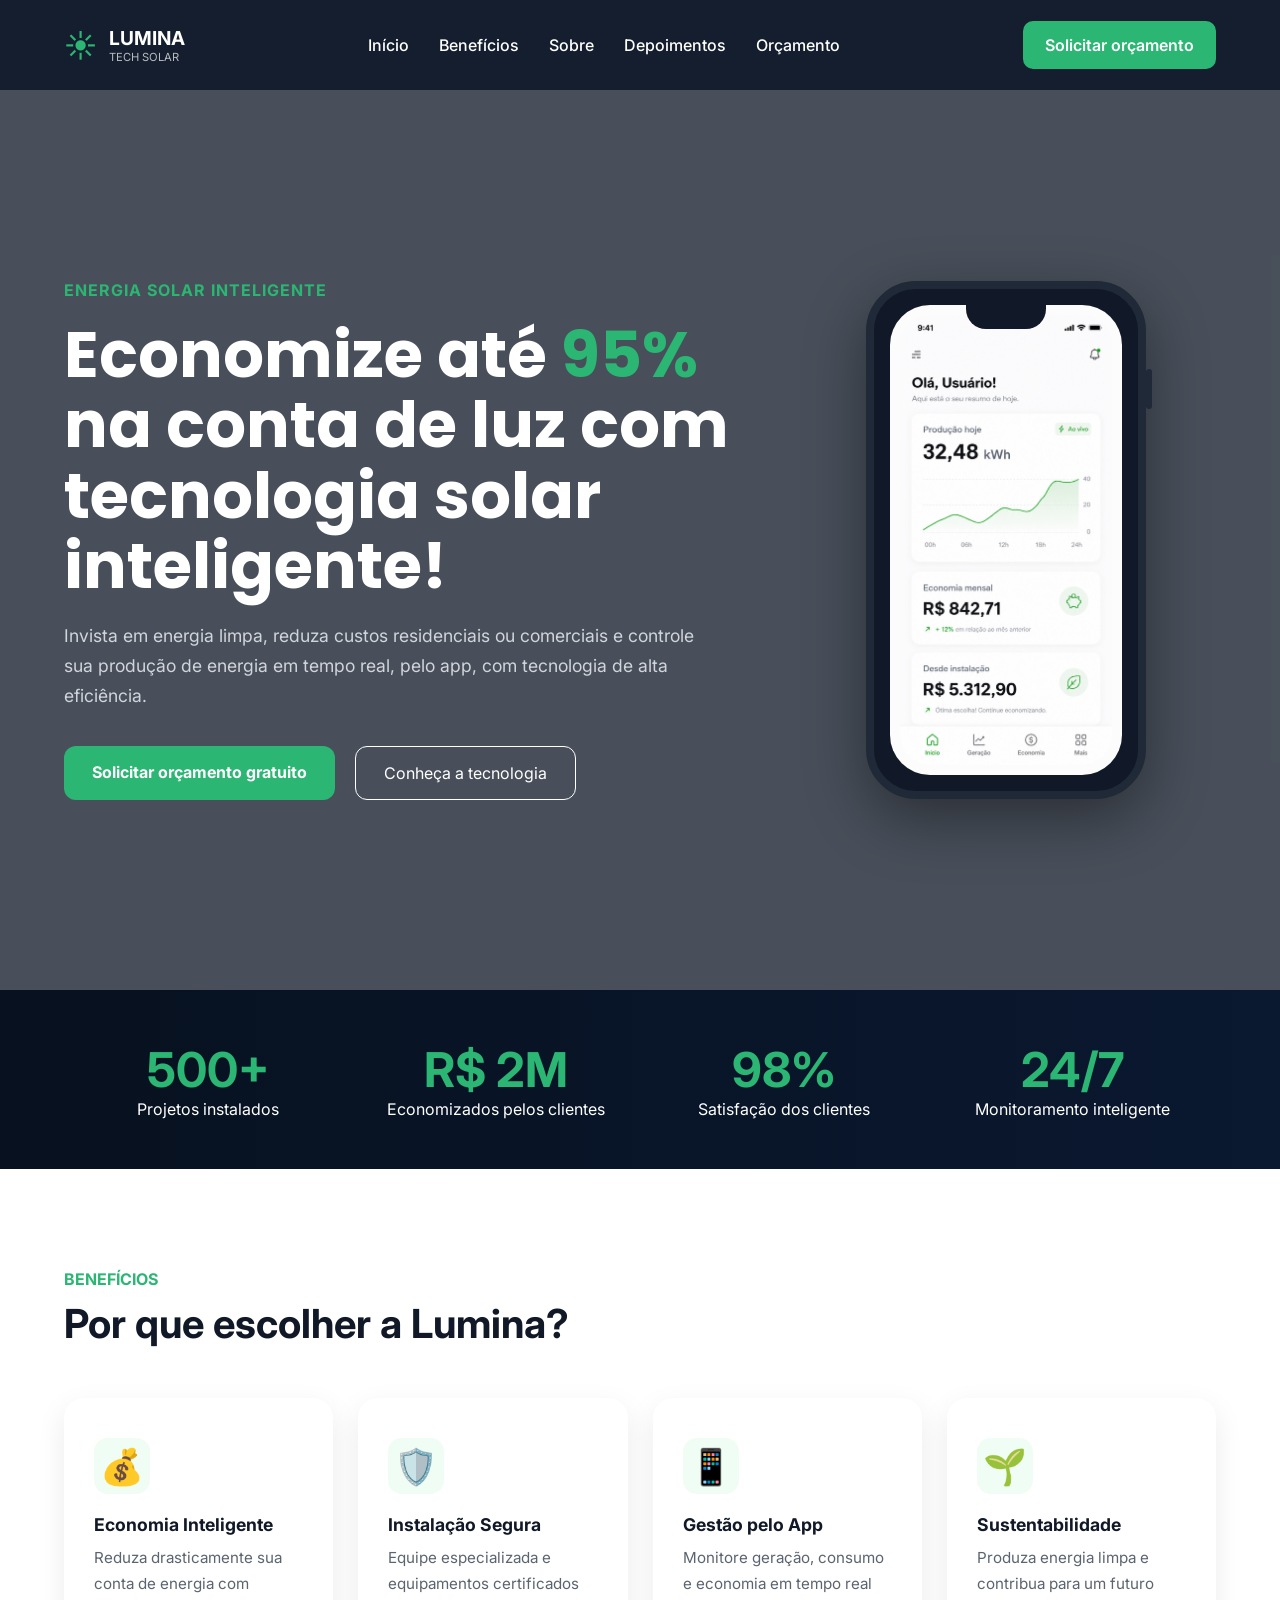
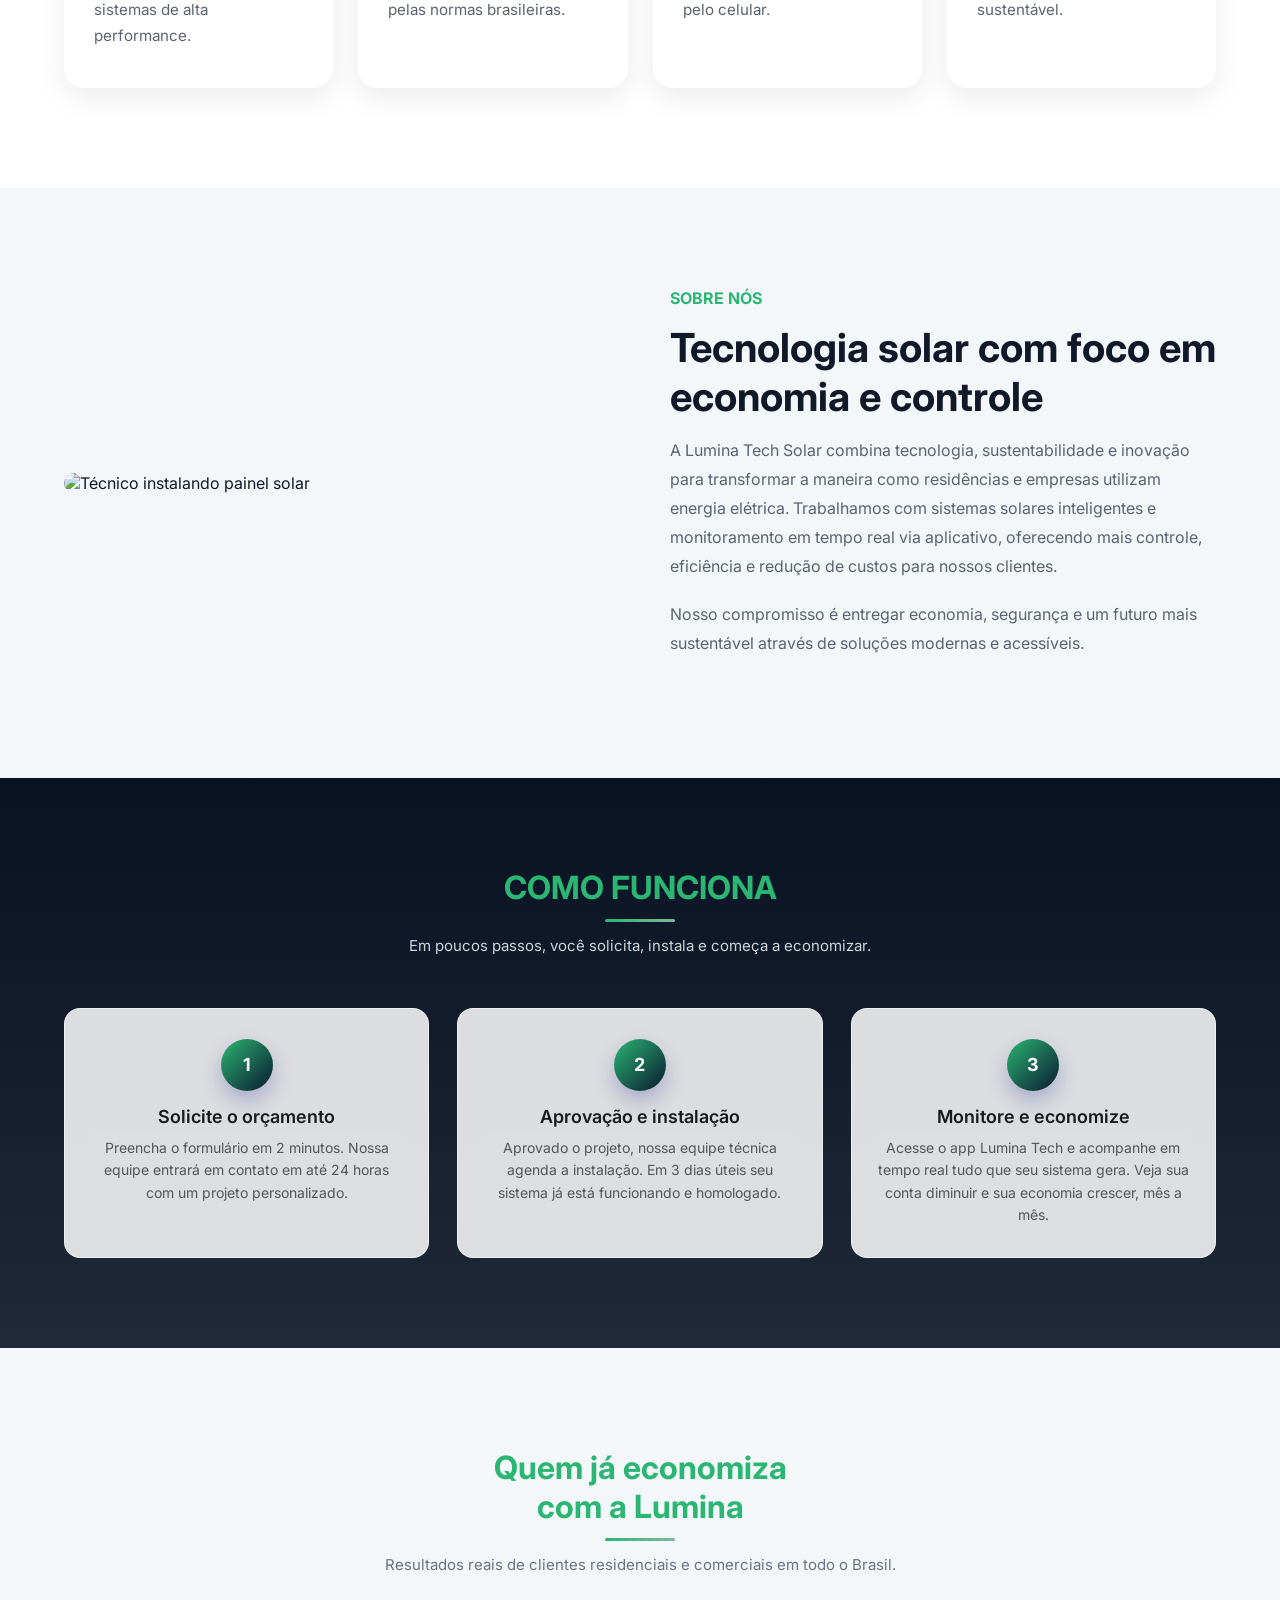
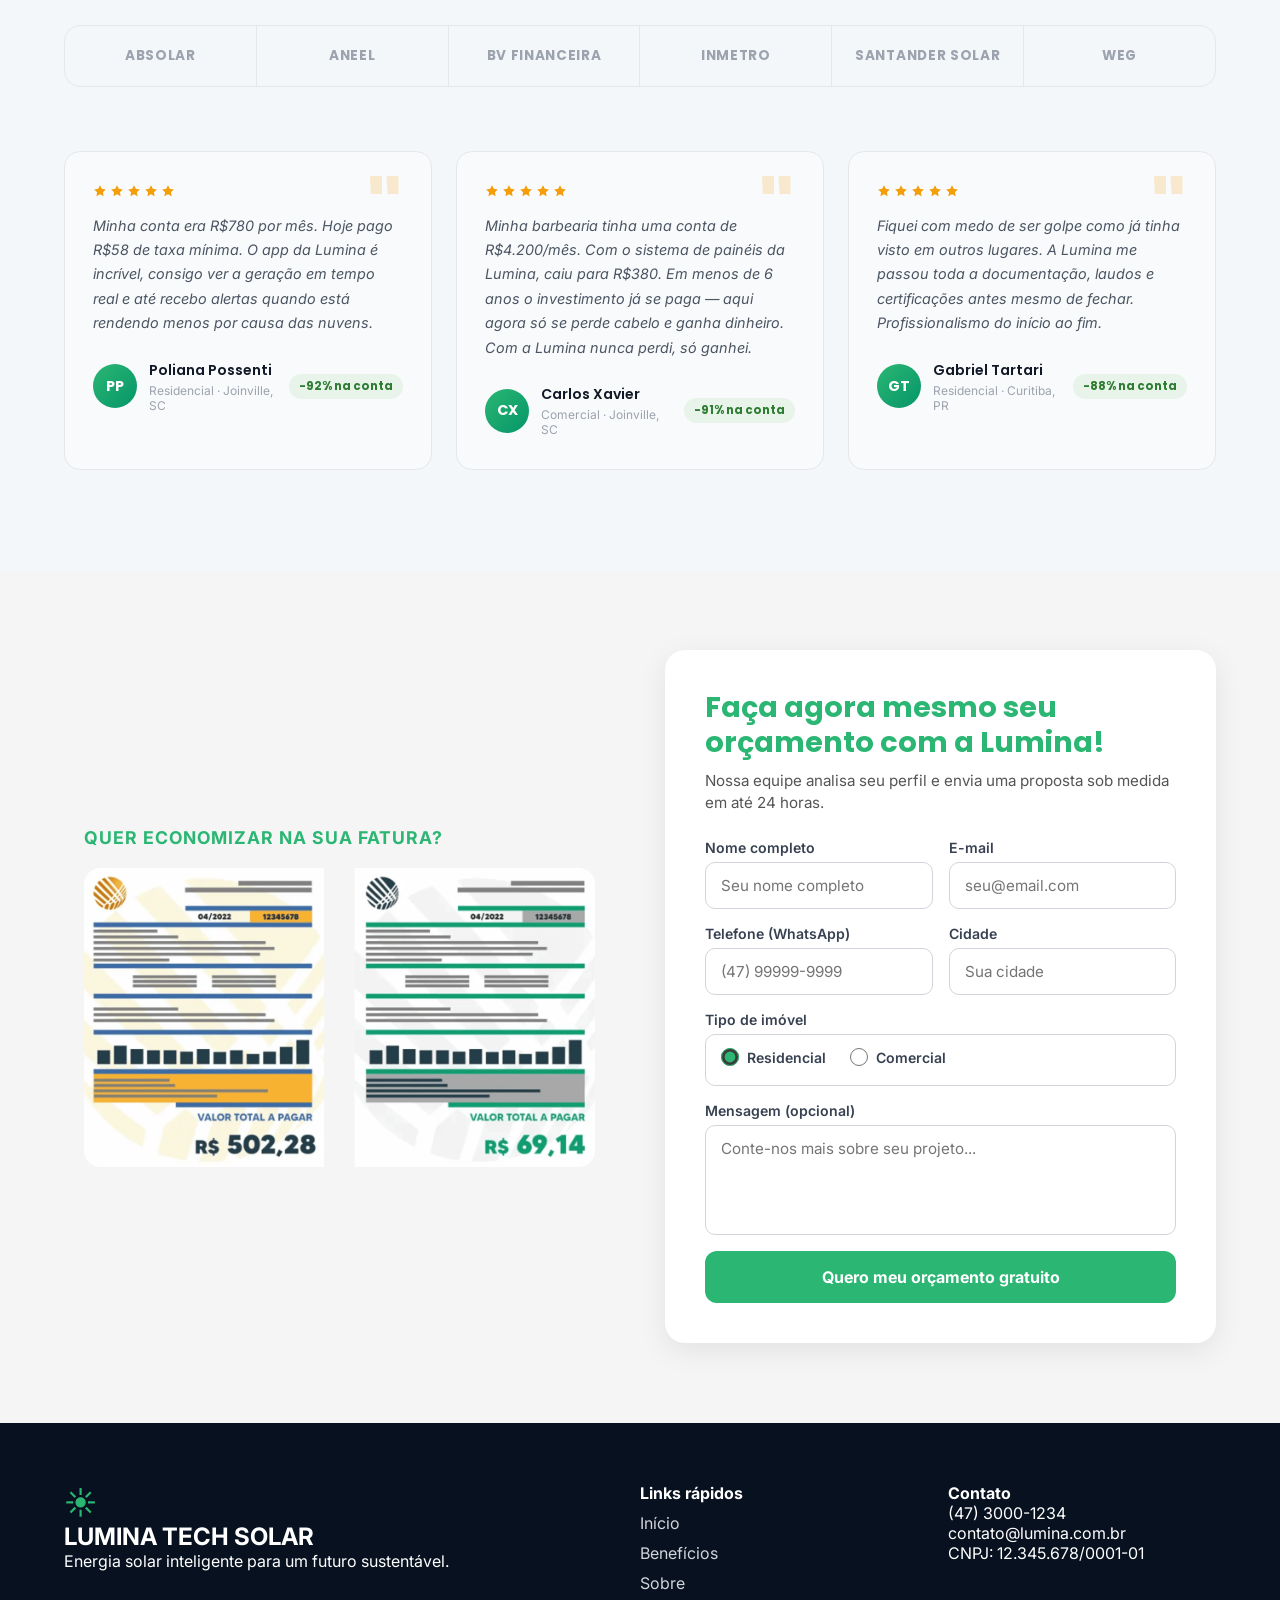
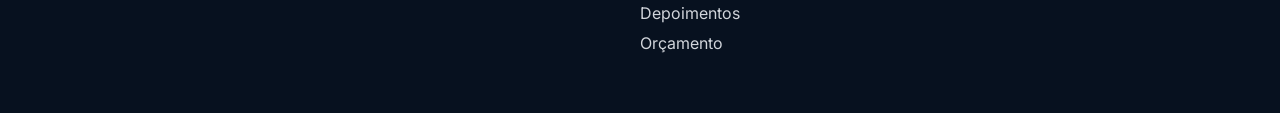
==== .vscode/index.html @ 2d683375 "lumina" ====
<!DOCTYPE html>
<html lang="pt-BR">
<head>
  <meta charset="UTF-8" />
  <meta name="viewport" content="width=device-width, initial-scale=1.0"/>
  <title>Lumina Tech Solar</title>

  <link rel="stylesheet" href="style.css"/>

  <link rel="preconnect" href="https://fonts.googleapis.com">
  <link rel="preconnect" href="https://fonts.gstatic.com" crossorigin>

  <link href="https://fonts.googleapis.com/css2?family=Inter:wght@300;400;500;600;700&family=Poppins:wght@600;700;800&display=swap" rel="stylesheet">
</head>

<body>

  <!-- HEADER -->
  <header class="header">
    <div class="container nav">

      <div class="logo">
        <span class="logo-icon">☀</span>
        <div>
          <h2>LUMINA</h2>
          <p>TECH SOLAR</p>
        </div>
      </div>

      <nav>
        <ul class="menu">
          <li><a href="#inicio">Início</a></li>
          <li><a href="#beneficios">Benefícios</a></li>
          <li><a href="#sobre">Sobre</a></li>
          <li><a href="#depoimentos">Depoimentos</a></li>
          <li><a href="#orcamento">Orçamento</a></li>
        </ul>
      </nav>

      <a href="#orcamento" class="btn-nav">Solicitar orçamento</a>

    </div>
  </header>

  <!-- HERO -->
  <section class="hero" id="inicio">
    <div class="overlay"></div>
    <div class="container hero-content">
      <div class="hero-text">
        <span class="tag">ENERGIA SOLAR INTELIGENTE</span>

        <h1>
          Economize até <span>95%</span><br>
          na conta de luz com<br>
          tecnologia solar inteligente!
        </h1>

        <p>
          Invista em energia limpa, reduza custos residenciais ou comerciais e controle sua produção de energia em tempo real,
          pelo app, com tecnologia de alta eficiência.
        </p>

        <div class="hero-buttons">
          <a href="#orcamento" class="btn-primary">Solicitar orçamento gratuito</a>
          <a href="#sobre" class="btn-secondary">Conheça a tecnologia</a>
        </div>
      </div>

      <div class="hero-phone">
        <div class="phone">
          <div class="phone-screen">
            <img src="app.png" alt="App Lumina">
          </div>
        </div>
      </div>
    </div>
  </section>

  <!-- STATS -->
  <section class="stats">
    <div class="container stats-grid">
      <div class="stat">
        <h2>500+</h2>
        <p>Projetos instalados</p>
      </div>
      <div class="stat">
        <h2>R$ 2M</h2>
        <p>Economizados pelos clientes</p>
      </div>
      <div class="stat">
        <h2>98%</h2>
        <p>Satisfação dos clientes</p>
      </div>
      <div class="stat">
        <h2>24/7</h2>
        <p>Monitoramento inteligente</p>
      </div>
    </div>
  </section>

  <!-- BENEFÍCIOS -->
  <section class="benefits" id="beneficios">
    <div class="container">
      <div class="benefits-title">
        <span>BENEFÍCIOS</span>
        <h2>Por que escolher a Lumina?</h2>
      </div>

      <div class="cards">
        <article class="card">
          <div class="icon">💰</div>
          <h3>Economia Inteligente</h3>
          <p>Reduza drasticamente sua conta de energia com sistemas de alta performance.</p>
        </article>

        <article class="card">
          <div class="icon">🛡️</div>
          <h3>Instalação Segura</h3>
          <p>Equipe especializada e equipamentos certificados pelas normas brasileiras.</p>
        </article>

        <article class="card">
          <div class="icon">📱</div>
          <h3>Gestão pelo App</h3>
          <p>Monitore geração, consumo e economia em tempo real pelo celular.</p>
        </article>

        <article class="card">
          <div class="icon">🌱</div>
          <h3>Sustentabilidade</h3>
          <p>Produza energia limpa e contribua para um futuro sustentável.</p>
        </article>
      </div>
    </div>
  </section>

  <!-- SOBRE -->
  <section class="about" id="sobre">
    <div class="container about-grid">
      <div class="about-image">
        <img
          src="https://images.unsplash.com/photo-1509391366360-2e959784a276?q=80&w=1200&auto=format&fit=crop"
          alt="Técnico instalando painel solar"
        >
      </div>

      <div class="about-text">
        <span>SOBRE NÓS</span>
        <h2>Tecnologia solar com foco em economia e controle</h2>
        <p>
          A Lumina Tech Solar combina tecnologia, sustentabilidade e inovação para transformar
          a maneira como residências e empresas utilizam energia elétrica.
          Trabalhamos com sistemas solares inteligentes e monitoramento em tempo real via aplicativo,
          oferecendo mais controle, eficiência e redução de custos para nossos clientes.
        </p>
        <p>
          Nosso compromisso é entregar economia, segurança
          e um futuro mais sustentável através de soluções modernas e acessíveis.
        </p>
      </div>
    </div>
  </section>

  <!-- COMO FUNCIONA -->
  <section id="como-funciona" aria-labelledby="como-funciona-title">
    <div class="container">
      <div class="section-header">
        <h2 class="section-title" id="como-funciona-title">COMO FUNCIONA</h2>
        <p class="section-subtitle">Em poucos passos, você solicita, instala e começa a economizar.</p>
      </div>

      <div class="steps-grid">
        <article class="step">
          <div class="step-number" aria-hidden="true">1</div>
          <h3 class="step-title">Solicite o orçamento</h3>
          <p class="step-desc">Preencha o formulário em 2 minutos. Nossa equipe entrará em contato em até 24 horas com um projeto personalizado.</p>
        </article>

        <article class="step">
          <div class="step-number" aria-hidden="true">2</div>
          <h3 class="step-title">Aprovação e instalação</h3>
          <p class="step-desc">Aprovado o projeto, nossa equipe técnica agenda a instalação. Em 3 dias úteis seu sistema já está funcionando e homologado.</p>
        </article>

        <article class="step">
          <div class="step-number" aria-hidden="true">3</div>
          <h3 class="step-title">Monitore e economize</h3>
          <p class="step-desc">Acesse o app Lumina Tech e acompanhe em tempo real tudo que seu sistema gera. Veja sua conta diminuir e sua economia crescer, mês a mês.</p>
        </article>
      </div>
    </div>
  </section>

  <!-- DEPOIMENTOS -->
  <section id="depoimentos" aria-labelledby="depoimentos-title">
    <div class="container">
      <div class="section-header">
        <h2 class="section-title" id="depoimentos-title">Quem já economiza<br>com a Lumina</h2>
        <p class="section-subtitle">Resultados reais de clientes residenciais e comerciais em todo o Brasil.</p>
      </div>

      <div class="partners-bar" aria-label="Parceiros e certificações">
        <div class="partner-item"><span class="partner-logo">ABSOLAR</span></div>
        <div class="partner-item"><span class="partner-logo">ANEEL</span></div>
        <div class="partner-item"><span class="partner-logo">BV Financeira</span></div>
        <div class="partner-item"><span class="partner-logo">INMETRO</span></div>
        <div class="partner-item"><span class="partner-logo">Santander Solar</span></div>
        <div class="partner-item"><span class="partner-logo">WEG</span></div>
      </div>

      <div class="testimonials-grid">
        <article class="testimonial-card">
          <div class="testimonial-stars" aria-label="5 estrelas">
            <svg class="star" viewBox="0 0 24 24"><path d="M12 2l3.09 6.26L22 9.27l-5 4.87 1.18 6.88L12 17.77l-6.18 3.25L7 14.14 2 9.27l6.91-1.01L12 2z"/></svg>
            <svg class="star" viewBox="0 0 24 24"><path d="M12 2l3.09 6.26L22 9.27l-5 4.87 1.18 6.88L12 17.77l-6.18 3.25L7 14.14 2 9.27l6.91-1.01L12 2z"/></svg>
            <svg class="star" viewBox="0 0 24 24"><path d="M12 2l3.09 6.26L22 9.27l-5 4.87 1.18 6.88L12 17.77l-6.18 3.25L7 14.14 2 9.27l6.91-1.01L12 2z"/></svg>
            <svg class="star" viewBox="0 0 24 24"><path d="M12 2l3.09 6.26L22 9.27l-5 4.87 1.18 6.88L12 17.77l-6.18 3.25L7 14.14 2 9.27l6.91-1.01L12 2z"/></svg>
            <svg class="star" viewBox="0 0 24 24"><path d="M12 2l3.09 6.26L22 9.27l-5 4.87 1.18 6.88L12 17.77l-6.18 3.25L7 14.14 2 9.27l6.91-1.01L12 2z"/></svg>
          </div>
          <p class="testimonial-text">Minha conta era R$780 por mês. Hoje pago R$58 de taxa mínima. O app da Lumina é incrível, consigo ver a geração em tempo real e até recebo alertas quando está rendendo menos por causa das nuvens.</p>
          <div class="testimonial-author">
            <div class="author-avatar" aria-hidden="true">PP</div>
            <div>
              <div class="author-name">Poliana Possenti</div>
              <div class="author-info">Residencial · Joinville, SC</div>
            </div>
            <div class="author-saving">-92% na conta</div>
          </div>
        </article>

        <article class="testimonial-card">
          <div class="testimonial-stars" aria-label="5 estrelas">
            <svg class="star" viewBox="0 0 24 24"><path d="M12 2l3.09 6.26L22 9.27l-5 4.87 1.18 6.88L12 17.77l-6.18 3.25L7 14.14 2 9.27l6.91-1.01L12 2z"/></svg>
            <svg class="star" viewBox="0 0 24 24"><path d="M12 2l3.09 6.26L22 9.27l-5 4.87 1.18 6.88L12 17.77l-6.18 3.25L7 14.14 2 9.27l6.91-1.01L12 2z"/></svg>
            <svg class="star" viewBox="0 0 24 24"><path d="M12 2l3.09 6.26L22 9.27l-5 4.87 1.18 6.88L12 17.77l-6.18 3.25L7 14.14 2 9.27l6.91-1.01L12 2z"/></svg>
            <svg class="star" viewBox="0 0 24 24"><path d="M12 2l3.09 6.26L22 9.27l-5 4.87 1.18 6.88L12 17.77l-6.18 3.25L7 14.14 2 9.27l6.91-1.01L12 2z"/></svg>
            <svg class="star" viewBox="0 0 24 24"><path d="M12 2l3.09 6.26L22 9.27l-5 4.87 1.18 6.88L12 17.77l-6.18 3.25L7 14.14 2 9.27l6.91-1.01L12 2z"/></svg>
          </div>
          <p class="testimonial-text">Minha barbearia tinha uma conta de R$4.200/mês. Com o sistema de painéis da Lumina, caiu para R$380. Em menos de 6 anos o investimento já se paga — aqui agora só se perde cabelo e ganha dinheiro. Com a Lumina nunca perdi, só ganhei.</p>
          <div class="testimonial-author">
            <div class="author-avatar" aria-hidden="true">CX</div>
            <div>
              <div class="author-name">Carlos Xavier</div>
              <div class="author-info">Comercial · Joinville, SC</div>
            </div>
            <div class="author-saving">-91% na conta</div>
          </div>
        </article>

        <article class="testimonial-card">
          <div class="testimonial-stars" aria-label="5 estrelas">
            <svg class="star" viewBox="0 0 24 24"><path d="M12 2l3.09 6.26L22 9.27l-5 4.87 1.18 6.88L12 17.77l-6.18 3.25L7 14.14 2 9.27l6.91-1.01L12 2z"/></svg>
            <svg class="star" viewBox="0 0 24 24"><path d="M12 2l3.09 6.26L22 9.27l-5 4.87 1.18 6.88L12 17.77l-6.18 3.25L7 14.14 2 9.27l6.91-1.01L12 2z"/></svg>
            <svg class="star" viewBox="0 0 24 24"><path d="M12 2l3.09 6.26L22 9.27l-5 4.87 1.18 6.88L12 17.77l-6.18 3.25L7 14.14 2 9.27l6.91-1.01L12 2z"/></svg>
            <svg class="star" viewBox="0 0 24 24"><path d="M12 2l3.09 6.26L22 9.27l-5 4.87 1.18 6.88L12 17.77l-6.18 3.25L7 14.14 2 9.27l6.91-1.01L12 2z"/></svg>
            <svg class="star" viewBox="0 0 24 24"><path d="M12 2l3.09 6.26L22 9.27l-5 4.87 1.18 6.88L12 17.77l-6.18 3.25L7 14.14 2 9.27l6.91-1.01L12 2z"/></svg>
          </div>
          <p class="testimonial-text">Fiquei com medo de ser golpe como já tinha visto em outros lugares. A Lumina me passou toda a documentação, laudos e certificações antes mesmo de fechar. Profissionalismo do início ao fim.</p>
          <div class="testimonial-author">
            <div class="author-avatar" aria-hidden="true">GT</div>
            <div>
              <div class="author-name">Gabriel Tartari</div>
              <div class="author-info">Residencial · Curitiba, PR</div>
            </div>
            <div class="author-saving">-88% na conta</div>
          </div>
        </article>
      </div>
    </div>
  </section>

  <!-- FORMULÁRIO -->
  <section class="form-section" id="orcamento">
    <div class="container form-grid">

      <!-- Esquerda -->
      <div class="form-left">
        <h3>QUER ECONOMIZAR NA SUA FATURA?</h3>
        <img src="fatura.png" alt="Simulação de fatura com energia solar">
      </div>

      <!-- Direita -->
      <div class="form-right">
        <h2>Faça agora mesmo seu orçamento com a Lumina!</h2>
        <p>Nossa equipe analisa seu perfil e envia uma proposta sob medida em até 24 horas.</p>

        <form class="form-row" id="main-form">
          <div class="input-group">
            <label for="nome">Nome completo</label>
            <input type="text" id="nome" placeholder="Seu nome completo">
          </div>

          <div class="input-group">
            <label for="email">E-mail</label>
            <input type="email" id="email" placeholder="seu@email.com">
          </div>

          <div class="input-group">
            <label for="telefone">Telefone (WhatsApp)</label>
            <input type="tel" id="telefone" placeholder="(47) 99999-9999">
          </div>

          <div class="input-group">
            <label for="cidade">Cidade</label>
            <input type="text" id="cidade" placeholder="Sua cidade">
          </div>

          <div class="input-group full">
            <label>Tipo de imóvel</label>
            <div class="radio-group">
              <label class="radio-label">
                <input type="radio" name="tipo" value="Residencial" checked>
                Residencial
              </label>
              <label class="radio-label">
                <input type="radio" name="tipo" value="Comercial">
                Comercial
              </label>
            </div>
          </div>

          <div class="input-group full">
            <label for="mensagem">Mensagem (opcional)</label>
            <textarea id="mensagem" placeholder="Conte-nos mais sobre seu projeto..."></textarea>
          </div>

          <button type="submit" class="btn-form full-btn">
            Quero meu orçamento gratuito
          </button>
        </form>
      </div>

    </div>
  </section>

  <!-- FOOTER -->
  <footer class="footer">
    <div class="container footer-grid">

      <div>
        <span class="logo-icon">☀</span>
        <h2>LUMINA TECH SOLAR</h2>
        <p>Energia solar inteligente para um futuro sustentável.</p>
      </div>

      <div>
        <h4>Links rápidos</h4>
        <a href="#inicio">Início</a>
        <a href="#beneficios">Benefícios</a>
        <a href="#sobre">Sobre</a>
        <a href="#depoimentos">Depoimentos</a>
        <a href="#orcamento">Orçamento</a>
      </div>

      <div>
        <h4>Contato</h4>
        <p>(47) 3000-1234</p>
        <p>contato@lumina.com.br</p>
        <p>CNPJ: 12.345.678/0001-01</p>
      </div>

    </div>
  </footer>

</body>
</html>
---- .vscode/style.css ----
/* style.css */

:root {
  --primary: #2BB673;
  --dark: #081223;
  --light: #F4F7FA;
  --text: #5B6470;
  --white: #FFFFFF;
  --gray-light: #E5E7EB;
  --gray-mid: #9CA3AF;
  --gray-text: #4B5563;
  --off-white: #F9FAFB;
  --sun: #F59E0B;
  --blue-mid: #2BB673;
  --blue-accent: #059669;
  --blue-deep: #111827;
  --shadow: 0 10px 30px rgba(0, 0, 0, 0.1);
  --transition: 0.25s ease;
  --radius-lg: 16px;
  --font-display: 'Poppins', sans-serif;
}

* {
  margin: 0;
  padding: 0;
  box-sizing: border-box;
}

html {
  scroll-behavior: smooth;
}

body {
  font-family: 'Inter', sans-serif;
  color: #111827;
  background: white;
}

.container {
  width: 90%;
  max-width: 1200px;
  margin: auto;
}

/* HEADER */

.header {
  position: sticky;
  top: 0;
  z-index: 999;
  background: rgba(8, 18, 35, .95);
  backdrop-filter: blur(10px);
}

.nav {
  height: 90px;
  display: flex;
  align-items: center;
  justify-content: space-between;
}

.logo {
  display: flex;
  align-items: center;
  gap: 12px;
  color: white;
}

.logo h2 { font-size: 1.2rem; }
.logo p { font-size: .7rem; opacity: .7; }

.logo-icon {
  font-size: 2rem;
  color: var(--primary);
}

.menu {
  display: flex;
  gap: 30px;
  list-style: none;
}

.menu a {
  text-decoration: none;
  color: white;
  font-weight: 500;
  transition: .3s;
}

.menu a:hover { color: var(--primary); }

.btn-nav {
  background: var(--primary);
  color: white;
  text-decoration: none;
  padding: 14px 22px;
  border-radius: 10px;
  font-weight: 600;
}

/* HERO */

.hero {
  position: relative;
  min-height: 100vh;
  background: url('https://images.unsplash.com/photo-1509391366360-2e959784a276?q=80&w=1400&auto=format&fit=crop') center/cover;
  display: flex;
  align-items: center;
}

.overlay {
  position: absolute;
  inset: 0;
  background: rgba(2, 12, 27, .72);
}

.hero-content {
  position: relative;
  z-index: 2;
  display: grid;
  grid-template-columns: 1fr 420px;
  align-items: center;
  gap: 40px;
}

.hero-text .tag {
  color: var(--primary);
  font-weight: 700;
  letter-spacing: 1px;
}

.hero h1 {
  font-family: 'Poppins', sans-serif;
  font-size: 4rem;
  line-height: 1.1;
  color: white;
  margin: 20px 0;
}

.hero h1 span { color: var(--primary); }

.hero p {
  color: #D1D5DB;
  font-size: 1.1rem;
  max-width: 650px;
  line-height: 1.7;
}

.hero-buttons {
  display: flex;
  gap: 20px;
  margin-top: 35px;
}

.btn-primary {
  background: var(--primary);
  color: white;
  padding: 16px 28px;
  border-radius: 12px;
  text-decoration: none;
  font-weight: 700;
  transition: .3s;
}

.btn-primary:hover { transform: translateY(-3px); }
.btn-primary:active { transform: scale(.98); }

.btn-secondary {
  border: 1px solid white;
  color: white;
  text-decoration: none;
  padding: 16px 28px;
  border-radius: 12px;
}

/* PHONE */

.phone {
  background: #111827;
  width: 280px;
  border-radius: 50px;
  padding: 16px;
  border: 8px solid #1F2937;
  margin: auto;
  box-shadow: 0 20px 60px rgba(0,0,0,.4);
  position: relative;
}

.phone::before {
  content: '';
  position: absolute;
  top: 16px;
  left: 50%;
  transform: translateX(-50%);
  width: 80px;
  height: 24px;
  background: #111827;
  border-radius: 0 0 20px 20px;
  z-index: 10;
}

.phone::after {
  content: '';
  position: absolute;
  right: -14px;
  top: 80px;
  width: 6px;
  height: 40px;
  background: #1F2937;
  border-radius: 3px;
}

.phone-screen {
  background: #fcfcfc;
  border-radius: 40px;
  padding: 10px;
  min-height: 460px;
}

.phone-screen img {
  width: 100%;
  height: 450px;
  object-fit: cover;
  border-radius: 30px;
  display: block;
}

/* STATS */

.stats {
  background: linear-gradient(90deg, #07111F, #0A1830);
  color: white;
  padding: 50px 0;
}

.stats-grid {
  display: grid;
  grid-template-columns: repeat(4, 1fr);
  text-align: center;
}

.stat h2 {
  color: var(--primary);
  font-size: 3rem;
}

/* BENEFITS */

.benefits {
  padding: 100px 0;
  background: white;
}

.benefits-title span {
  color: var(--primary);
  font-weight: 700;
}

.benefits-title h2 {
  font-size: 2.5rem;
  margin-top: 10px;
}

.cards {
  display: grid;
  grid-template-columns: repeat(4, 1fr);
  gap: 25px;
  margin-top: 50px;
}

.card {
  background: white;
  padding: 40px 30px;
  border-radius: 20px;
  box-shadow: 0 10px 30px rgba(0, 0, 0, .08);
  display: flex;
  flex-direction: column;
  transition: transform .3s, box-shadow .3s;
}

.card:hover {
  transform: translateY(-6px);
  box-shadow: 0 20px 40px rgba(0, 0, 0, .13);
}

.card .icon {
  font-size: 2.2rem;
  width: 56px;
  height: 56px;
  background: #F0FDF4;
  border-radius: 14px;
  display: flex;
  align-items: center;
  justify-content: center;
}

.card h3 {
  margin: 20px 0 10px;
  font-size: 1.1rem;
}

.card p {
  color: var(--text);
  line-height: 1.7;
  font-size: .95rem;
}

/* ABOUT */

.about {
  padding: 100px 0;
  background: var(--light);
}

.about-grid {
  display: grid;
  grid-template-columns: 1fr 1fr;
  gap: 60px;
  align-items: center;
}

.about-image img {
  width: 100%;
  border-radius: 30px;
}

.about-text span {
  color: var(--primary);
  font-weight: 700;
}

.about-text h2 {
  font-size: 2.5rem;
  margin: 15px 0;
}

.about-text p {
  color: var(--text);
  line-height: 1.8;
  margin-bottom: 20px;
}

/* SECTION HEADER */

.section-header {
  text-align: center;
  max-width: 700px;
  margin: 0 auto;
}

.section-title {
  font-size: 32px;
  font-weight: 700;
  color: var(--primary);
  margin-bottom: 10px;
  position: relative;
}

.section-title::after {
  content: "";
  width: 70px;
  height: 3px;
  background: linear-gradient(90deg, #2BB673, #81b79d);
  display: block;
  margin: 12px auto 0;
  border-radius: 10px;
}

.section-subtitle {
  font-size: 15px;
  color: #6B7280;
  line-height: 1.6;
  margin-top: 12px;
}

/* COMO FUNCIONA */

#como-funciona {
  padding: 90px 0;
  background: linear-gradient(180deg, #081223, #1F2937);
  position: relative;
  overflow: hidden;
}

#como-funciona .section-subtitle {
  color: #D1D5DB;
}

.steps-grid {
  display: grid;
  grid-template-columns: repeat(3, 1fr);
  gap: 28px;
  margin-top: 50px;
}

.step {
  background: rgba(255, 255, 255, 0.85);
  backdrop-filter: blur(10px);
  border: 1px solid rgba(255, 255, 255, 0.6);
  border-radius: 16px;
  padding: 30px 25px;
  text-align: center;
  position: relative;
  transition: all 0.35s ease;
  transform: translateY(20px);
  opacity: 0;
  animation: fadeUp 0.8s ease forwards;
}

.step:nth-child(1) { animation-delay: 0.1s; }
.step:nth-child(2) { animation-delay: 0.25s; }
.step:nth-child(3) { animation-delay: 0.4s; }

.step:hover {
  transform: translateY(-8px) scale(1.02);
  box-shadow: 0 20px 40px rgba(0, 0, 0, 0.12);
}

.step-number {
  width: 52px;
  height: 52px;
  margin: 0 auto 15px;
  border-radius: 50%;
  background: linear-gradient(135deg, #2BB673, #0A1830);
  color: #fff;
  display: flex;
  align-items: center;
  justify-content: center;
  font-weight: bold;
  font-size: 18px;
  box-shadow: 0 10px 20px rgba(26, 35, 135, 0.25);
  position: relative;
}

.step-number::after {
  content: "";
  position: absolute;
  inset: -4px;
  border-radius: 50%;
  background: radial-gradient(circle, rgba(255,255,255,0.25), transparent 60%);
  opacity: 0;
  transition: 0.3s;
}

.step:hover .step-number::after { opacity: 1; }

.step-title {
  font-size: 18px;
  margin-bottom: 10px;
  color: #1a1a1a;
  font-weight: 600;
}

.step-desc {
  font-size: 14px;
  color: #555;
  line-height: 1.6;
}

@keyframes fadeUp {
  to { transform: translateY(0); opacity: 1; }
}

/* DEPOIMENTOS */

#depoimentos {
  padding: 100px 0;
  background: var(--light);
}

.partners-bar {
  margin-top: 48px;
  margin-bottom: 64px;
  display: flex;
  align-items: center;
  border: 1px solid var(--gray-light);
  border-radius: var(--radius-lg);
  overflow: hidden;
}

.partner-item {
  flex: 1;
  padding: 20px;
  text-align: center;
  border-right: 1px solid var(--gray-light);
  display: flex;
  align-items: center;
  justify-content: center;
}

.partner-item:last-child { border-right: none; }

.partner-logo {
  font-family: var(--font-display);
  font-weight: 700;
  font-size: 0.85rem;
  color: var(--gray-mid);
  letter-spacing: 0.05em;
  text-transform: uppercase;
  transition: color var(--transition);
}

.partner-item:hover .partner-logo { color: var(--blue-mid); }

.testimonials-grid {
  display: grid;
  grid-template-columns: repeat(3, 1fr);
  gap: 24px;
}

.testimonial-card {
  background: var(--off-white);
  border-radius: var(--radius-lg);
  padding: 32px 28px;
  border: 1px solid var(--gray-light);
  transition: box-shadow var(--transition);
  position: relative;
}

.testimonial-card:hover { box-shadow: var(--shadow); }

.testimonial-card::before {
  content: '"';
  position: absolute;
  top: 20px;
  right: 28px;
  font-family: var(--font-display);
  font-size: 5rem;
  font-weight: 800;
  color: var(--sun);
  opacity: 0.18;
  line-height: 1;
}

.testimonial-stars {
  display: flex;
  gap: 3px;
  margin-bottom: 16px;
}

.star {
  width: 14px;
  height: 14px;
  fill: var(--sun);
}

.testimonial-text {
  font-size: 0.9rem;
  color: var(--gray-text);
  line-height: 1.7;
  margin-bottom: 24px;
  font-style: italic;
}

.testimonial-author {
  display: flex;
  align-items: center;
  gap: 12px;
}

.author-avatar {
  width: 44px;
  height: 44px;
  border-radius: 50%;
  background: linear-gradient(135deg, var(--blue-mid), var(--blue-accent));
  display: flex;
  align-items: center;
  justify-content: center;
  font-family: var(--font-display);
  font-weight: 700;
  font-size: 0.9rem;
  color: var(--white);
  flex-shrink: 0;
}

.author-name {
  font-family: var(--font-display);
  font-weight: 600;
  font-size: 0.88rem;
  color: var(--blue-deep);
}

.author-info {
  font-size: 0.75rem;
  color: var(--gray-mid);
  margin-top: 2px;
}

.author-saving {
  margin-left: auto;
  background: rgba(76, 175, 80, 0.1);
  color: #2E7D32;
  font-family: var(--font-display);
  font-weight: 700;
  font-size: 0.72rem;
  padding: 4px 10px;
  border-radius: 50px;
  white-space: nowrap;
}

/* FORMULÁRIO */

.form-section {
  background: #f5f5f5;
  padding: 80px 0;
}

.form-grid {
  display: grid;
  grid-template-columns: 1fr 1fr;
  gap: 50px;
  align-items: center;
}

.form-left {
  padding: 20px;
}

.form-left h3 {
  margin-bottom: 20px;
  font-size: 1.1rem;
  font-weight: 700;
  color: var(--primary);
  letter-spacing: 1px;
}

.form-left img {
  width: 100%;
  max-width: 520px;
  display: block;
  border-radius: 16px;
}

.form-right {
  background: #fff;
  padding: 40px;
  border-radius: 20px;
  box-shadow: 0 8px 30px rgba(0,0,0,.08);
}

.form-right h2 {
  font-family: var(--font-display);
  font-size: 1.8rem;
  line-height: 1.2;
  color: var(--primary);
  margin-bottom: 10px;
}

.form-right > p {
  font-size: .95rem;
  color: #555;
  margin-bottom: 24px;
  line-height: 1.5;
}

.form-row {
  display: grid;
  grid-template-columns: 1fr 1fr;
  gap: 16px;
}

.input-group {
  display: flex;
  flex-direction: column;
}

.input-group label {
  margin-bottom: 6px;
  font-weight: 600;
  font-size: .88rem;
  color: #374151;
}

input,
select,
textarea {
  width: 100%;
  padding: 13px 15px;
  border: 1px solid #D1D5DB;
  border-radius: 10px;
  outline: none;
  font-size: .95rem;
  font-family: 'Inter', sans-serif;
  transition: border-color .2s, box-shadow .2s;
}

input:focus,
select:focus,
textarea:focus {
  border-color: var(--primary);
  box-shadow: 0 0 0 4px rgba(43, 182, 115, .12);
}

textarea {
  height: 110px;
  resize: none;
}

.full { grid-column: 1 / 3; }

/* RADIO GROUP */

.radio-group {
  display: flex;
  gap: 24px;
  padding: 13px 15px;
  border: 1px solid #D1D5DB;
  border-radius: 10px;
  background: white;
}

.radio-label {
  display: flex;
  align-items: center;
  gap: 8px;
  font-size: .95rem;
  color: #374151;
  cursor: pointer;
  font-weight: 500;
}

.radio-label input[type="radio"] {
  width: 18px;
  height: 18px;
  accent-color: var(--primary);
  padding: 0;
  border: none;
  box-shadow: none;
}

/* BOTÃO DO FORM */

.btn-form {
  grid-column: 1 / 3;
  background: var(--primary);
  color: white;
  padding: 16px;
  border-radius: 12px;
  border: none;
  font-size: 1rem;
  font-weight: 700;
  cursor: pointer;
  width: 100%;
  transition: .3s;
  font-family: 'Inter', sans-serif;
}

.btn-form:hover {
  opacity: .9;
  transform: translateY(-2px);
}

/* FOOTER */

.footer {
  background: #07111F;
  color: white;
  padding: 60px 0;
}

.footer-grid {
  display: grid;
  grid-template-columns: 2fr 1fr 1fr;
  gap: 40px;
}

.footer a {
  display: block;
  color: #D1D5DB;
  margin-top: 10px;
  text-decoration: none;
}

.footer a:hover { color: var(--primary); }

/* RESPONSIVO */

@media (max-width: 992px) {

  .hero-content,
  .about-grid,
  .form-grid {
    grid-template-columns: 1fr;
  }

  .hero-phone {
    display: none;
  }

  .cards,
  .testimonials-grid,
  .stats-grid {
    grid-template-columns: 1fr 1fr;
  }

  .hero h1 { font-size: 3rem; }

  .menu { display: none; }

  .form-left { text-align: center; }
  .form-left img { margin: 0 auto; }
}

@media (max-width: 768px) {

  .cards,
  .testimonials-grid,
  .stats-grid {
    grid-template-columns: 1fr;
  }

  .steps-grid { grid-template-columns: 1fr; }

  .form-row { grid-template-columns: 1fr; }

  .full { grid-column: auto; }

  .btn-form { grid-column: auto; }

  .hero h1 { font-size: 2.4rem; }

  .hero-buttons { flex-direction: column; }

  .footer-grid { grid-template-columns: 1fr; }

  .partners-bar { flex-wrap: wrap; }

  .partner-item {
    border-right: none;
    border-bottom: 1px solid var(--gray-light);
    flex: 1 1 50%;
  }

  .partner-item:last-child { border-bottom: none; }

  .form-right { padding: 24px; }

  .form-right h2 { font-size: 1.5rem; }
}
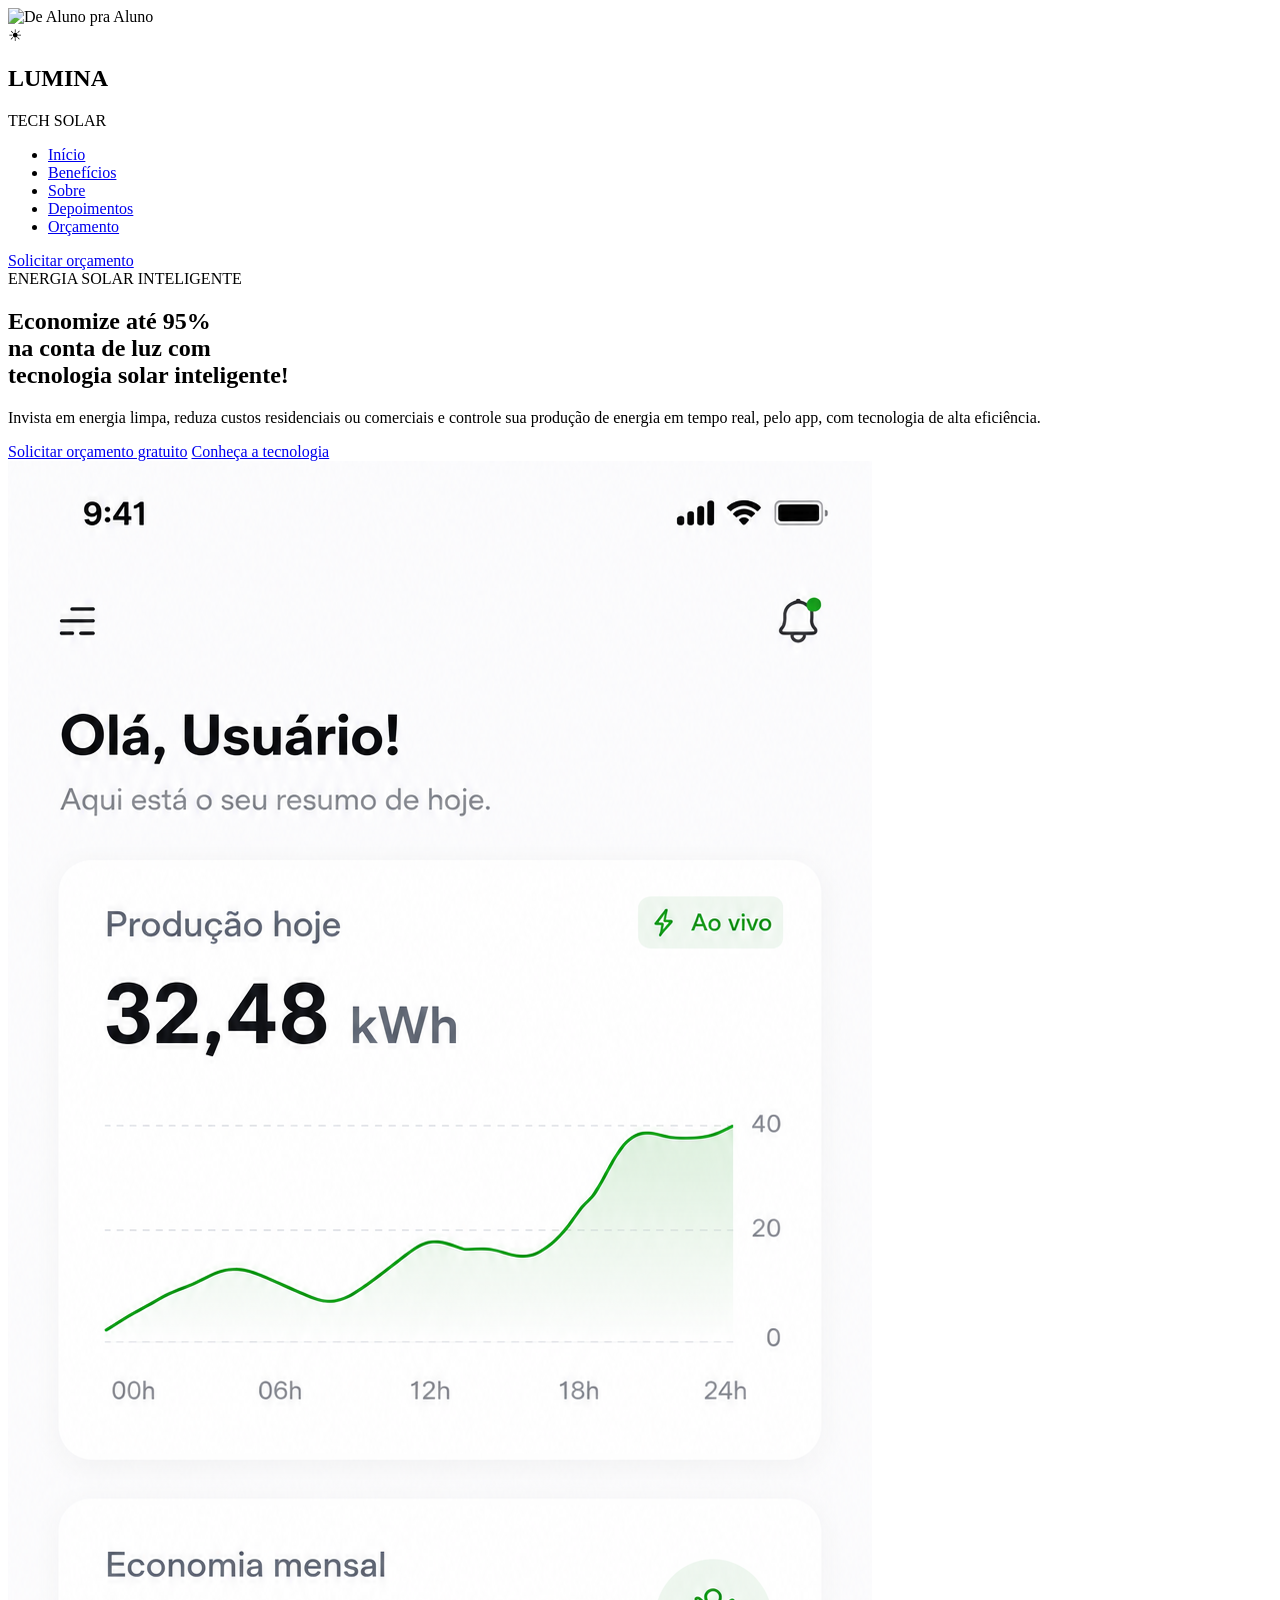
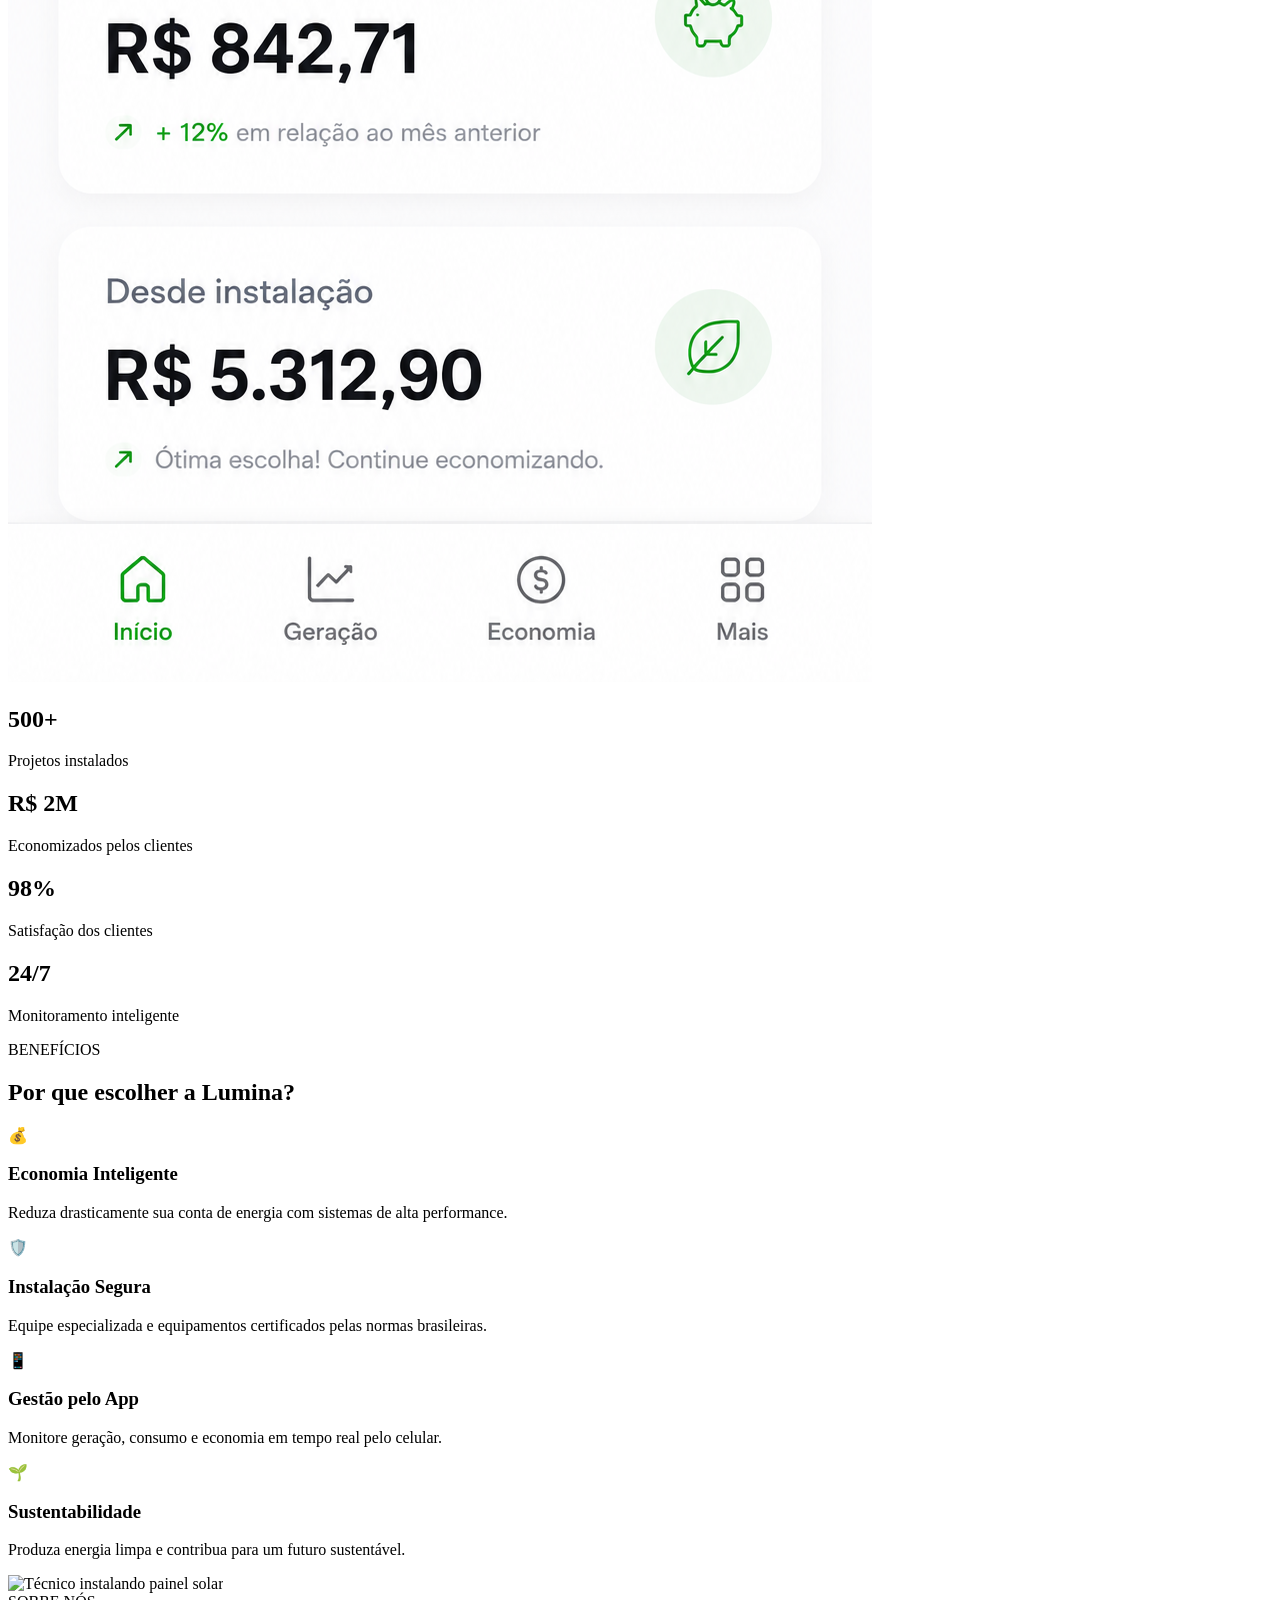
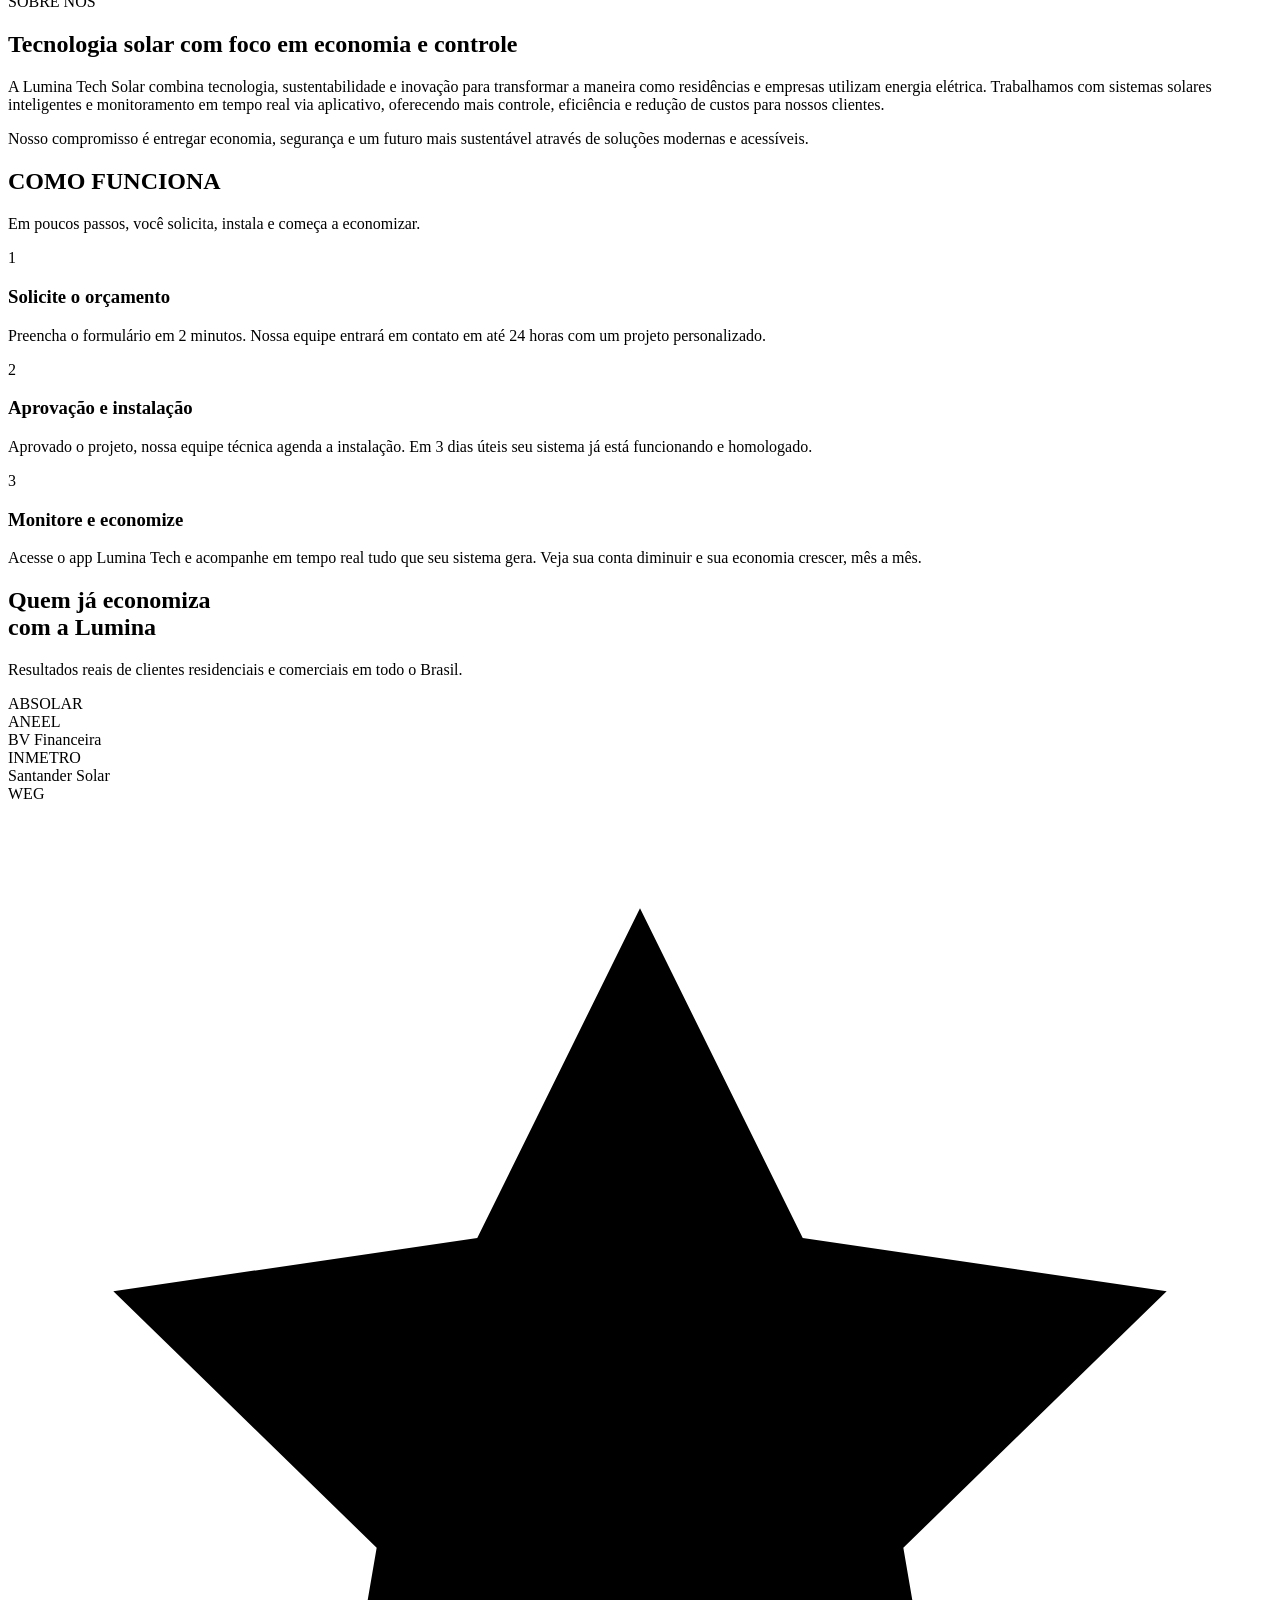
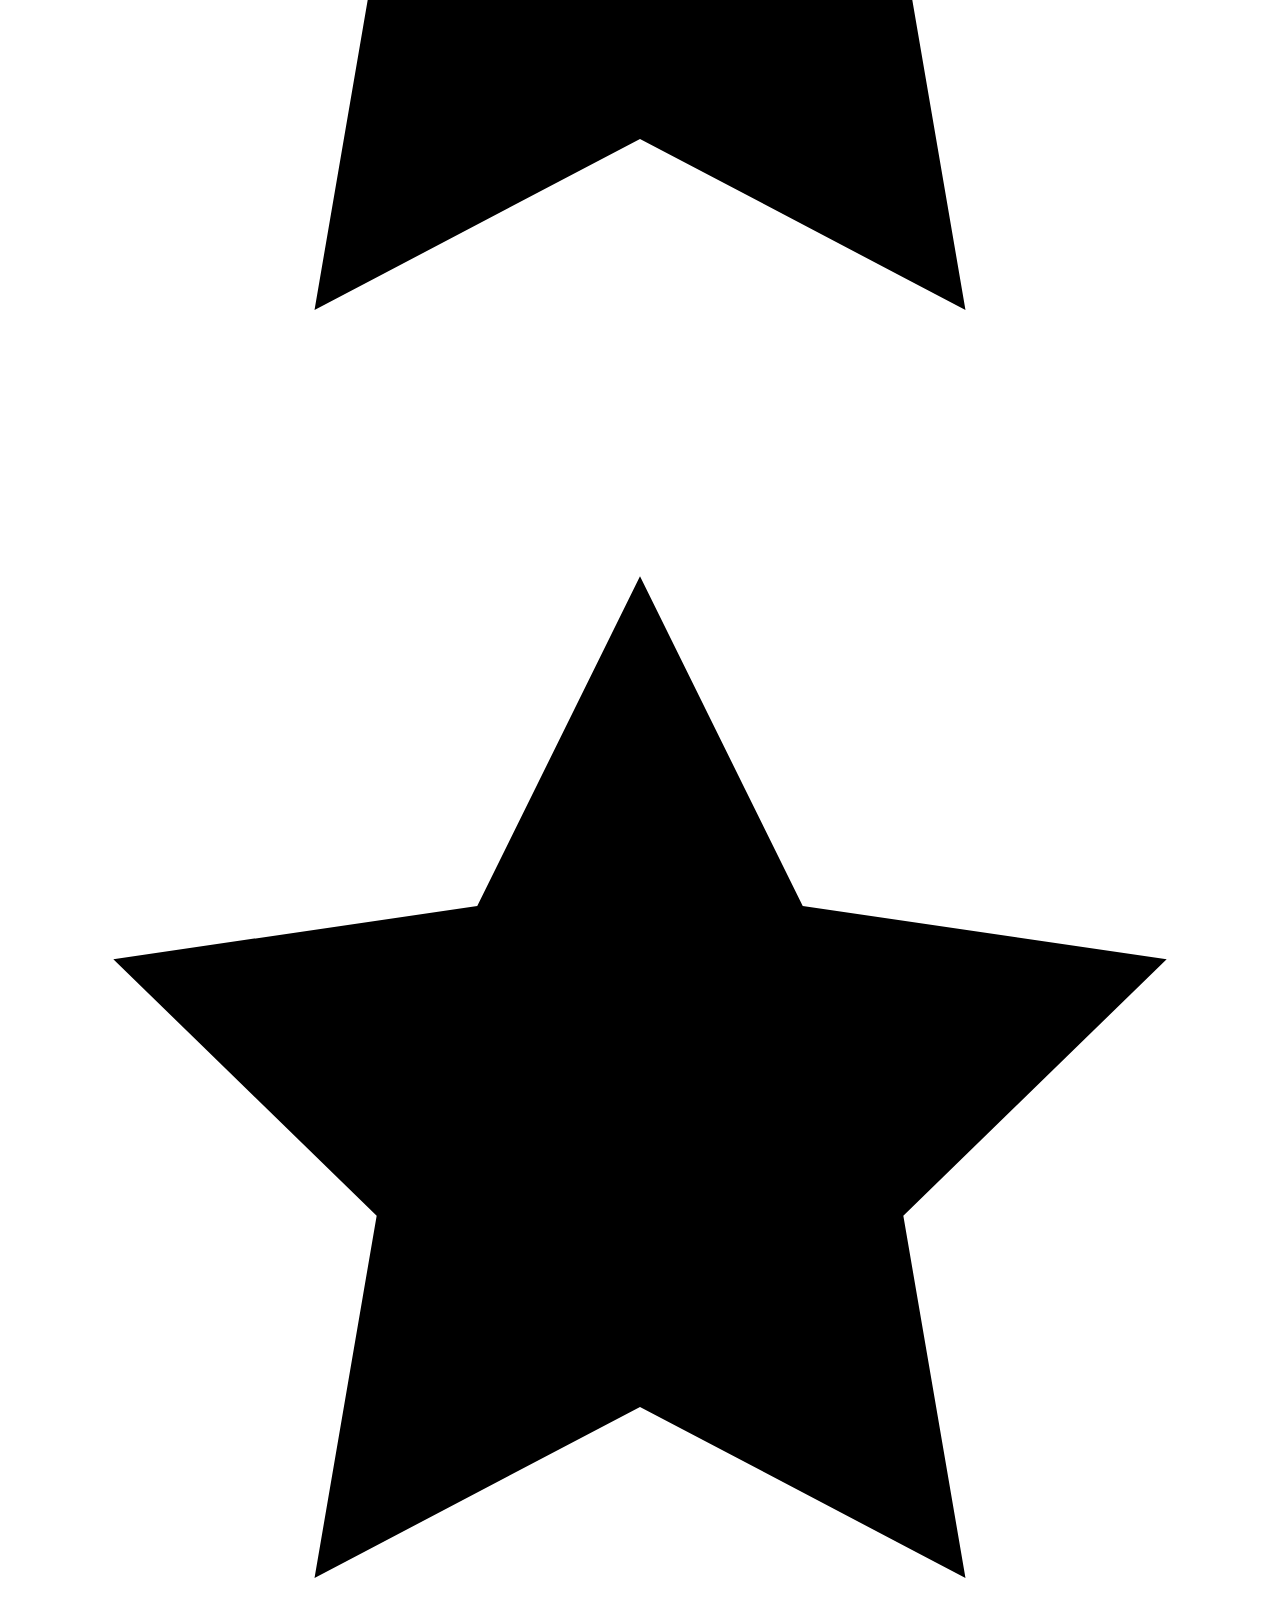
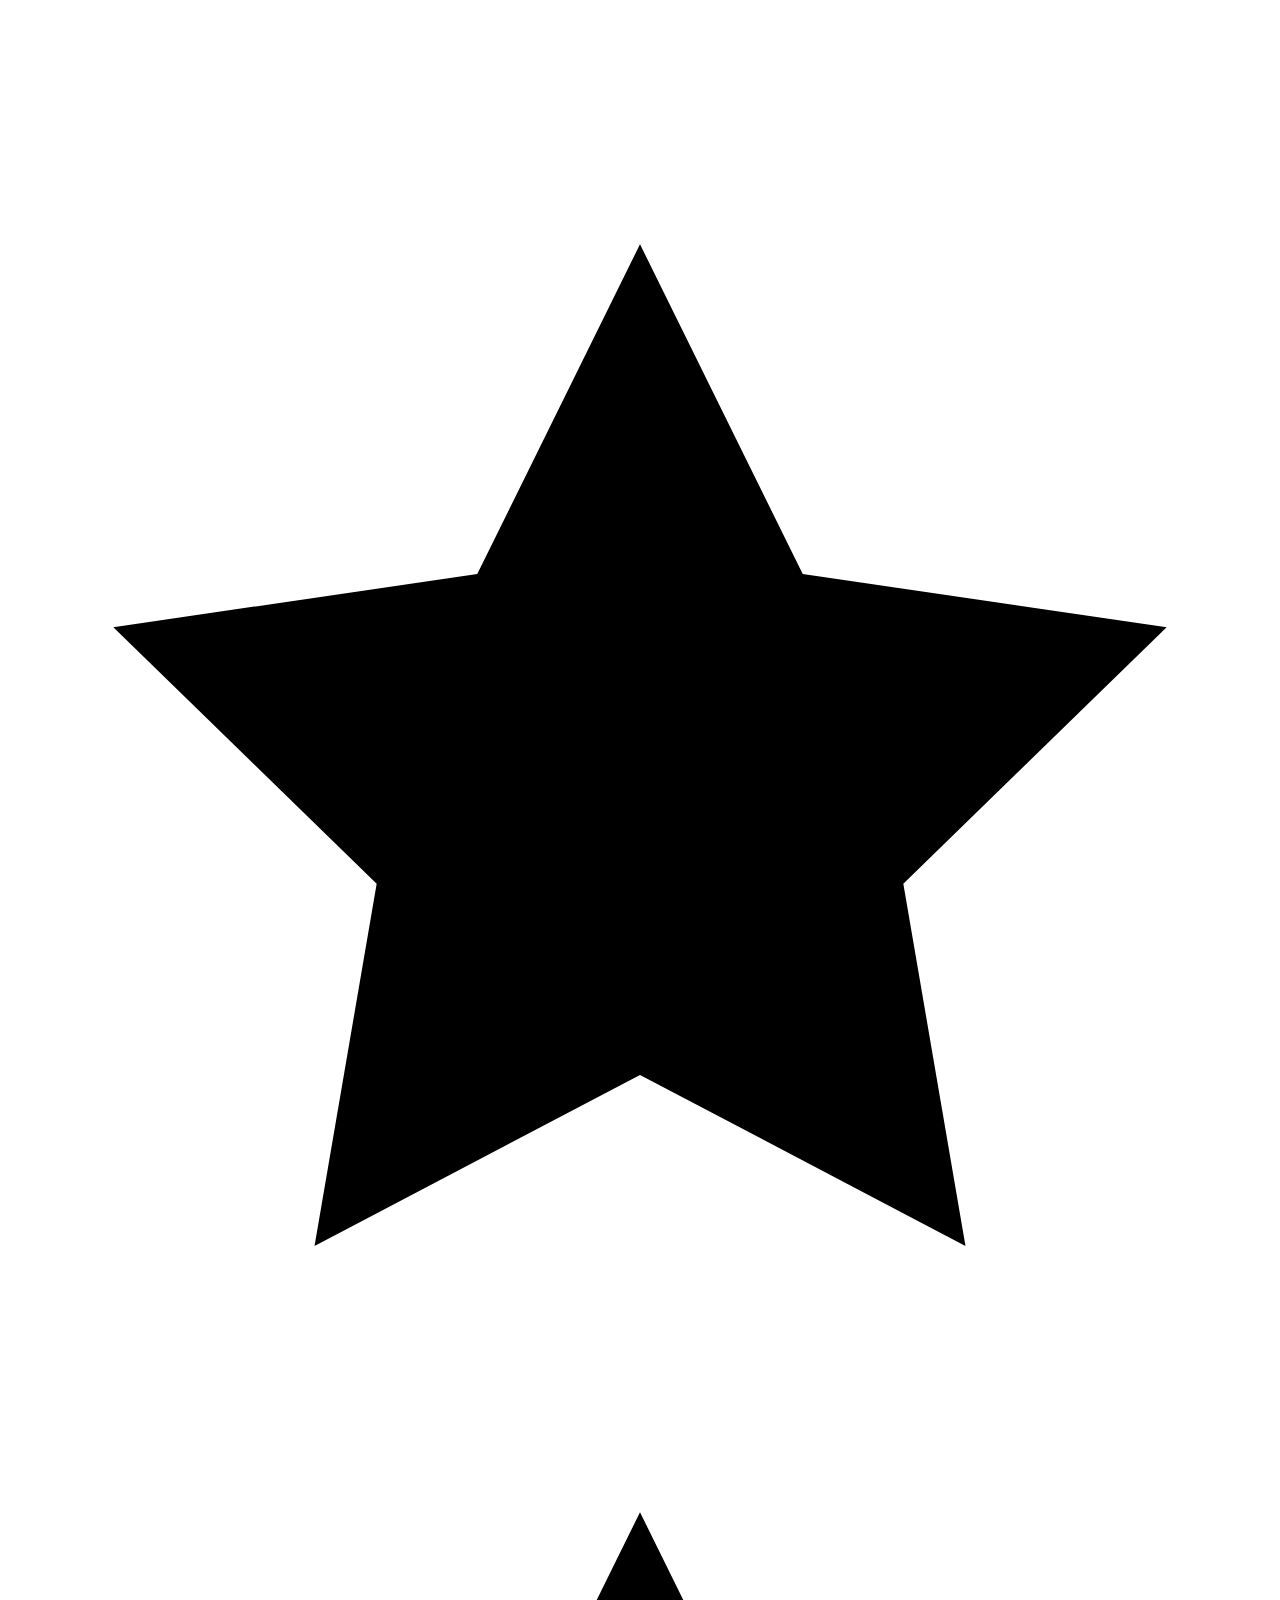
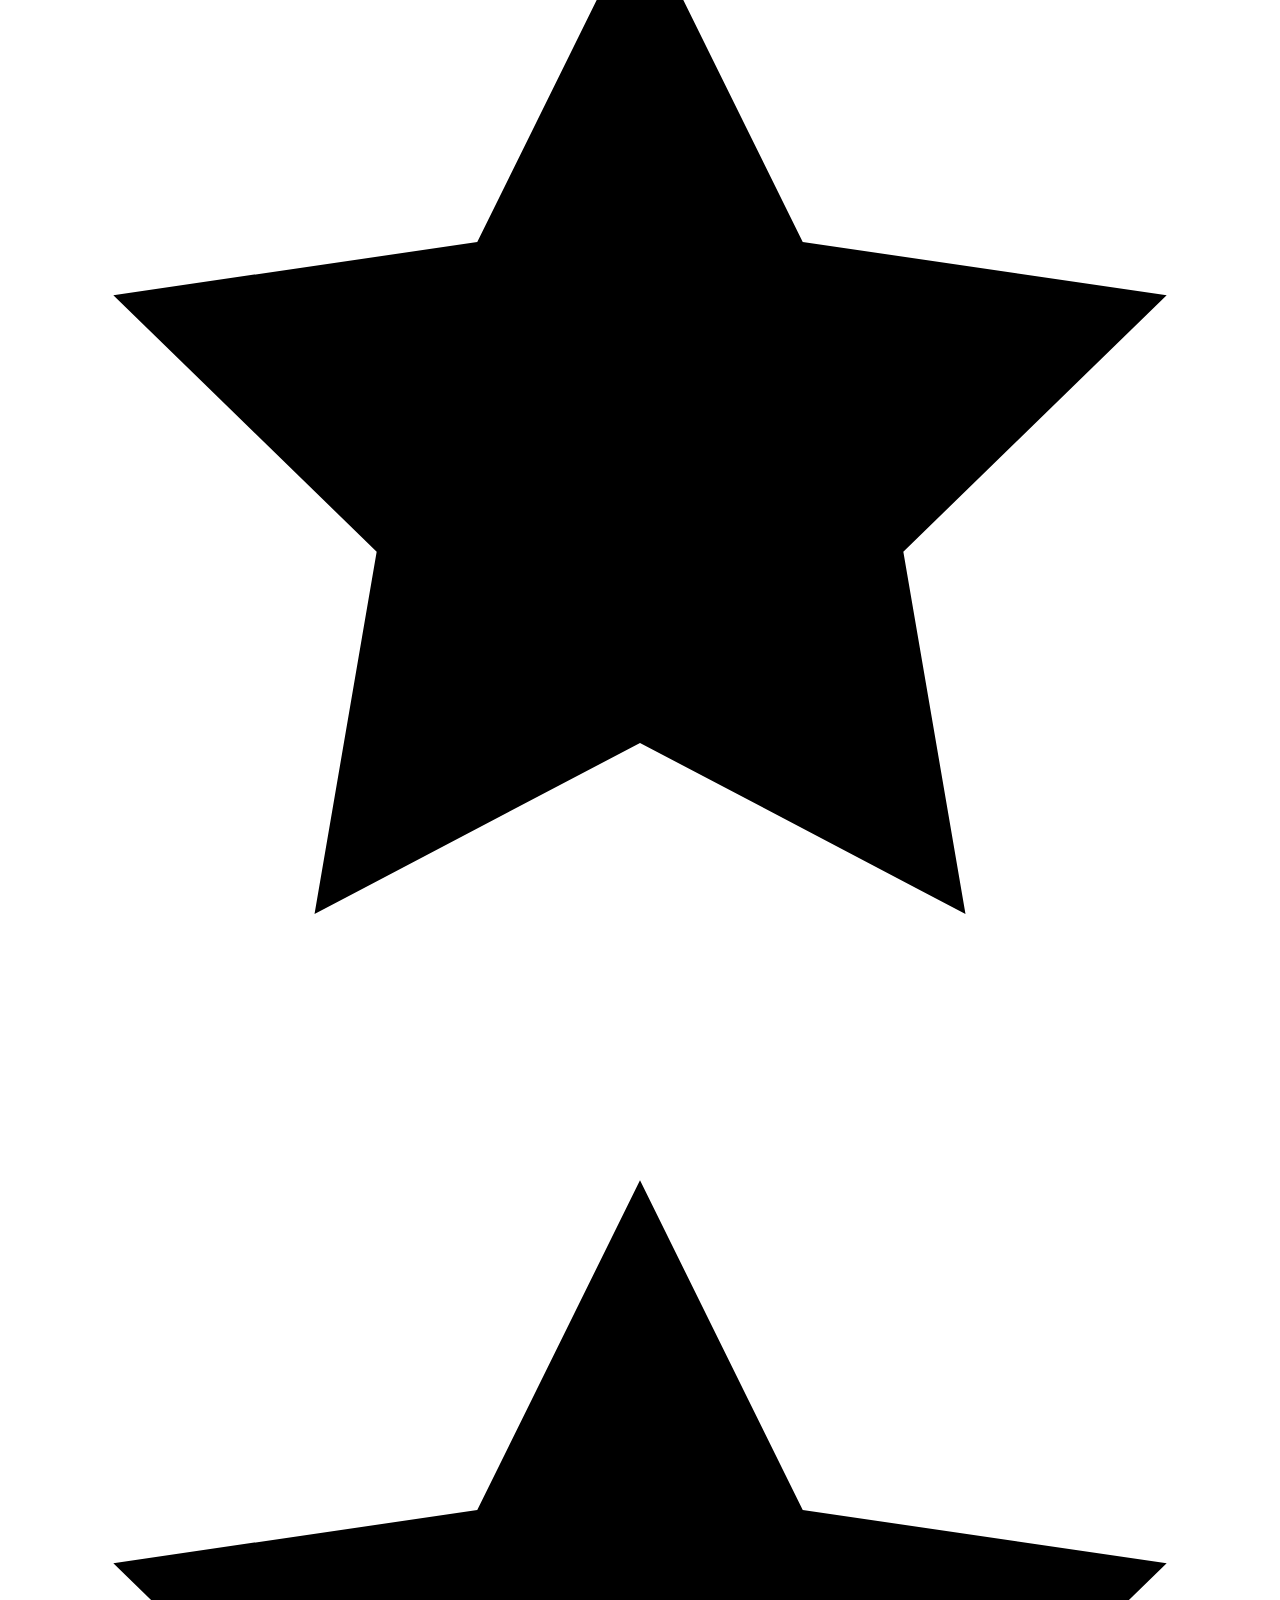
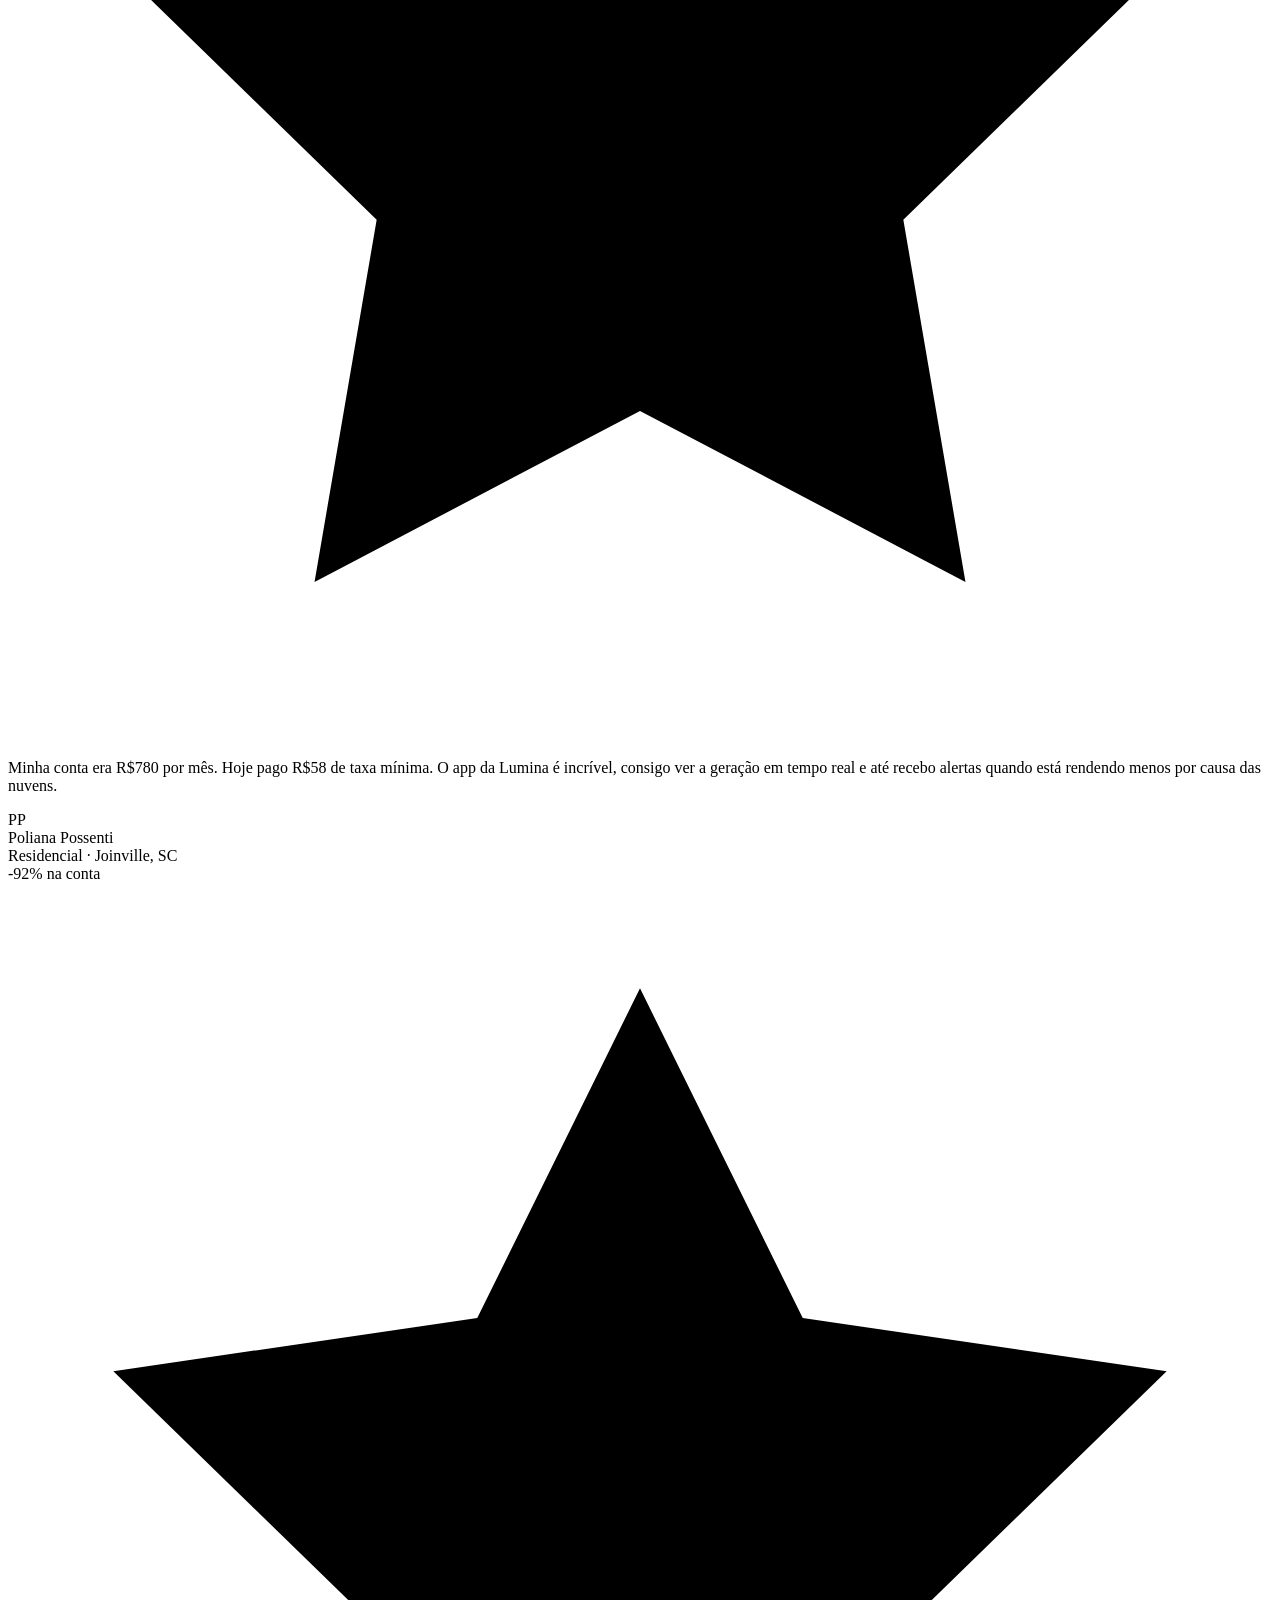
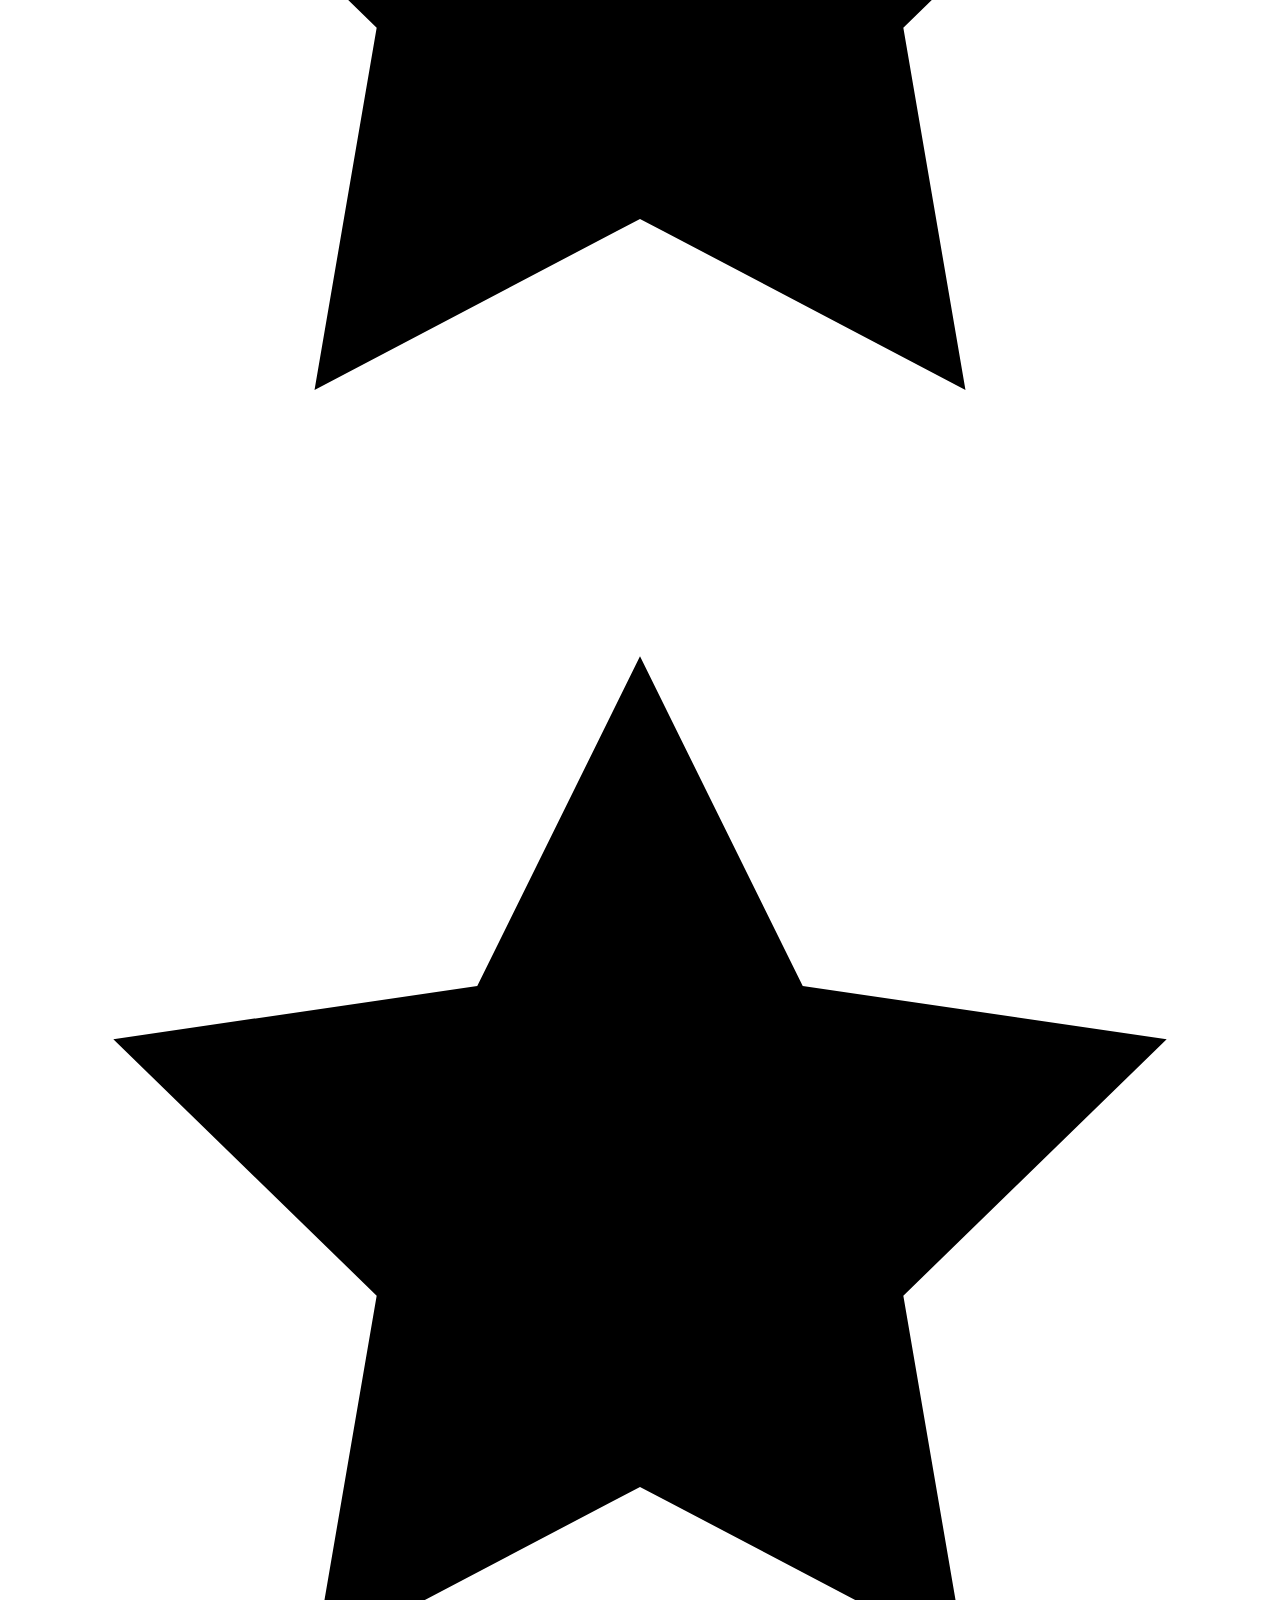
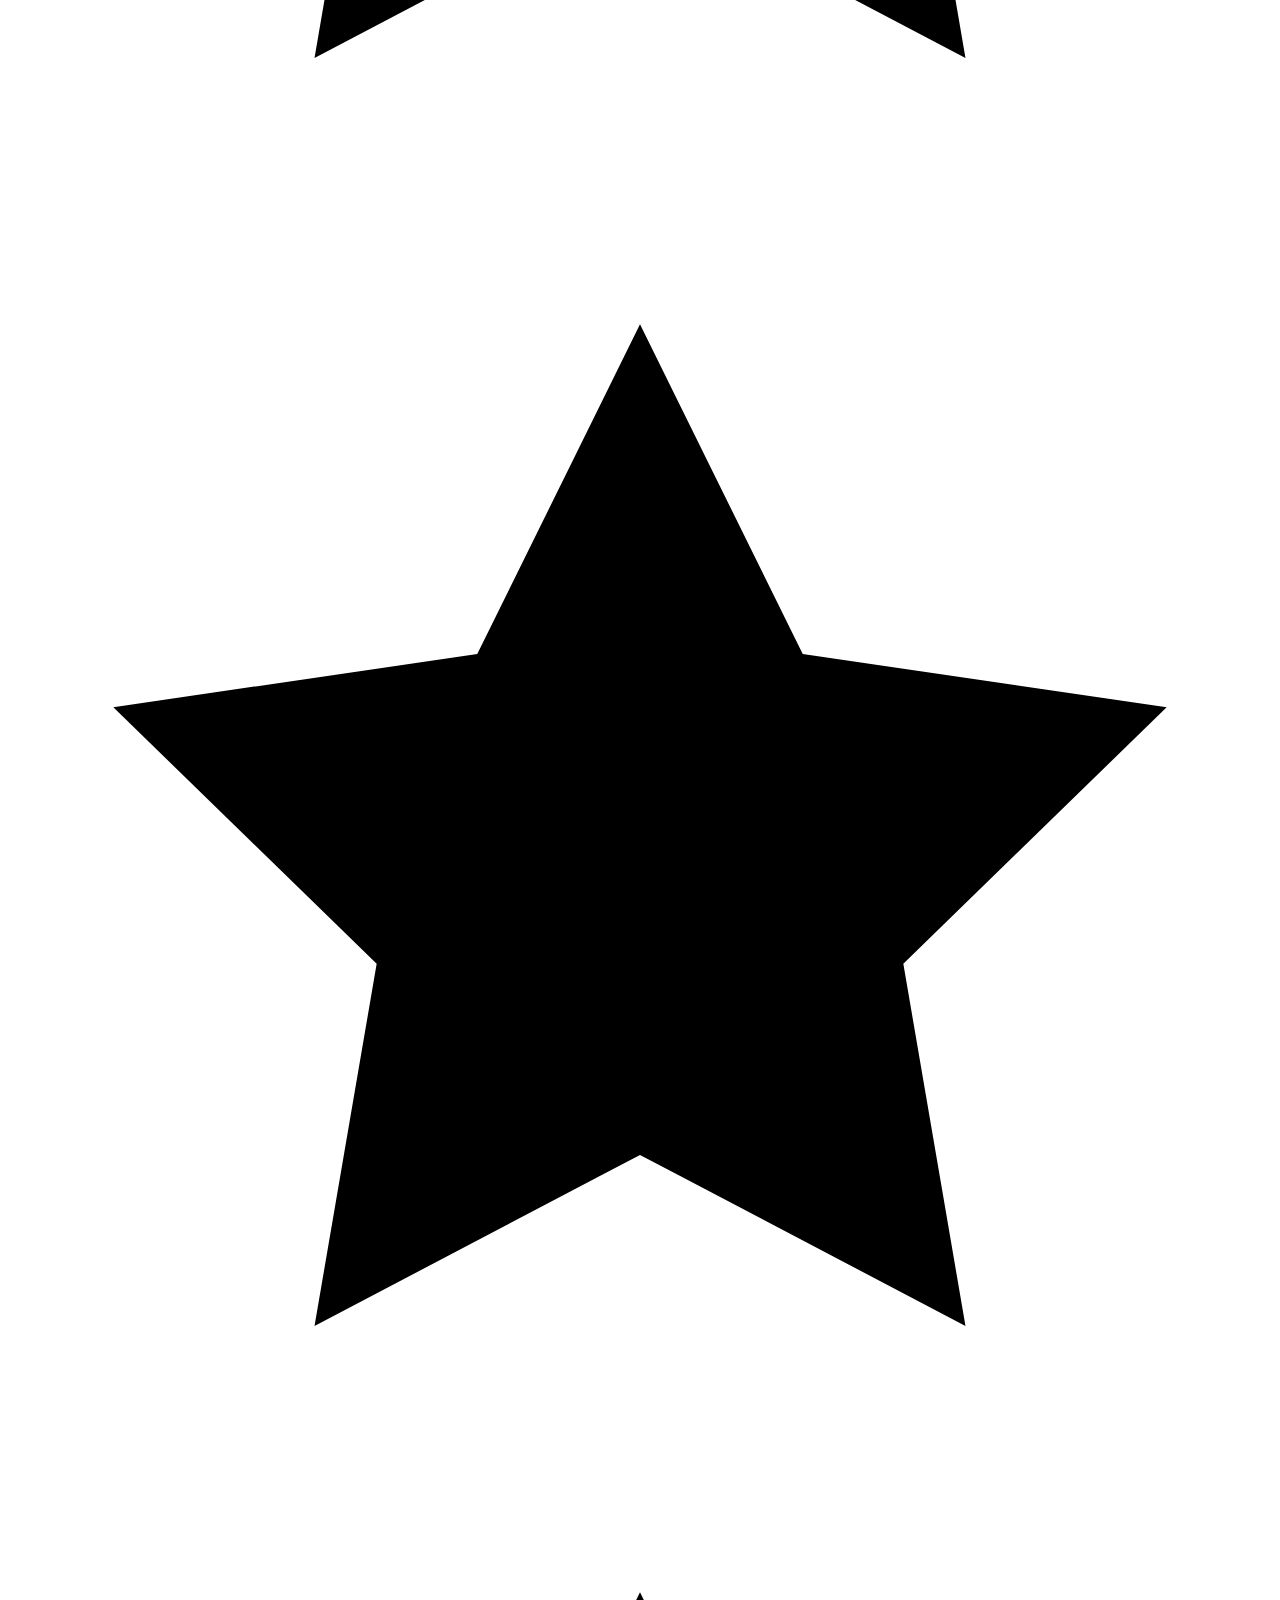
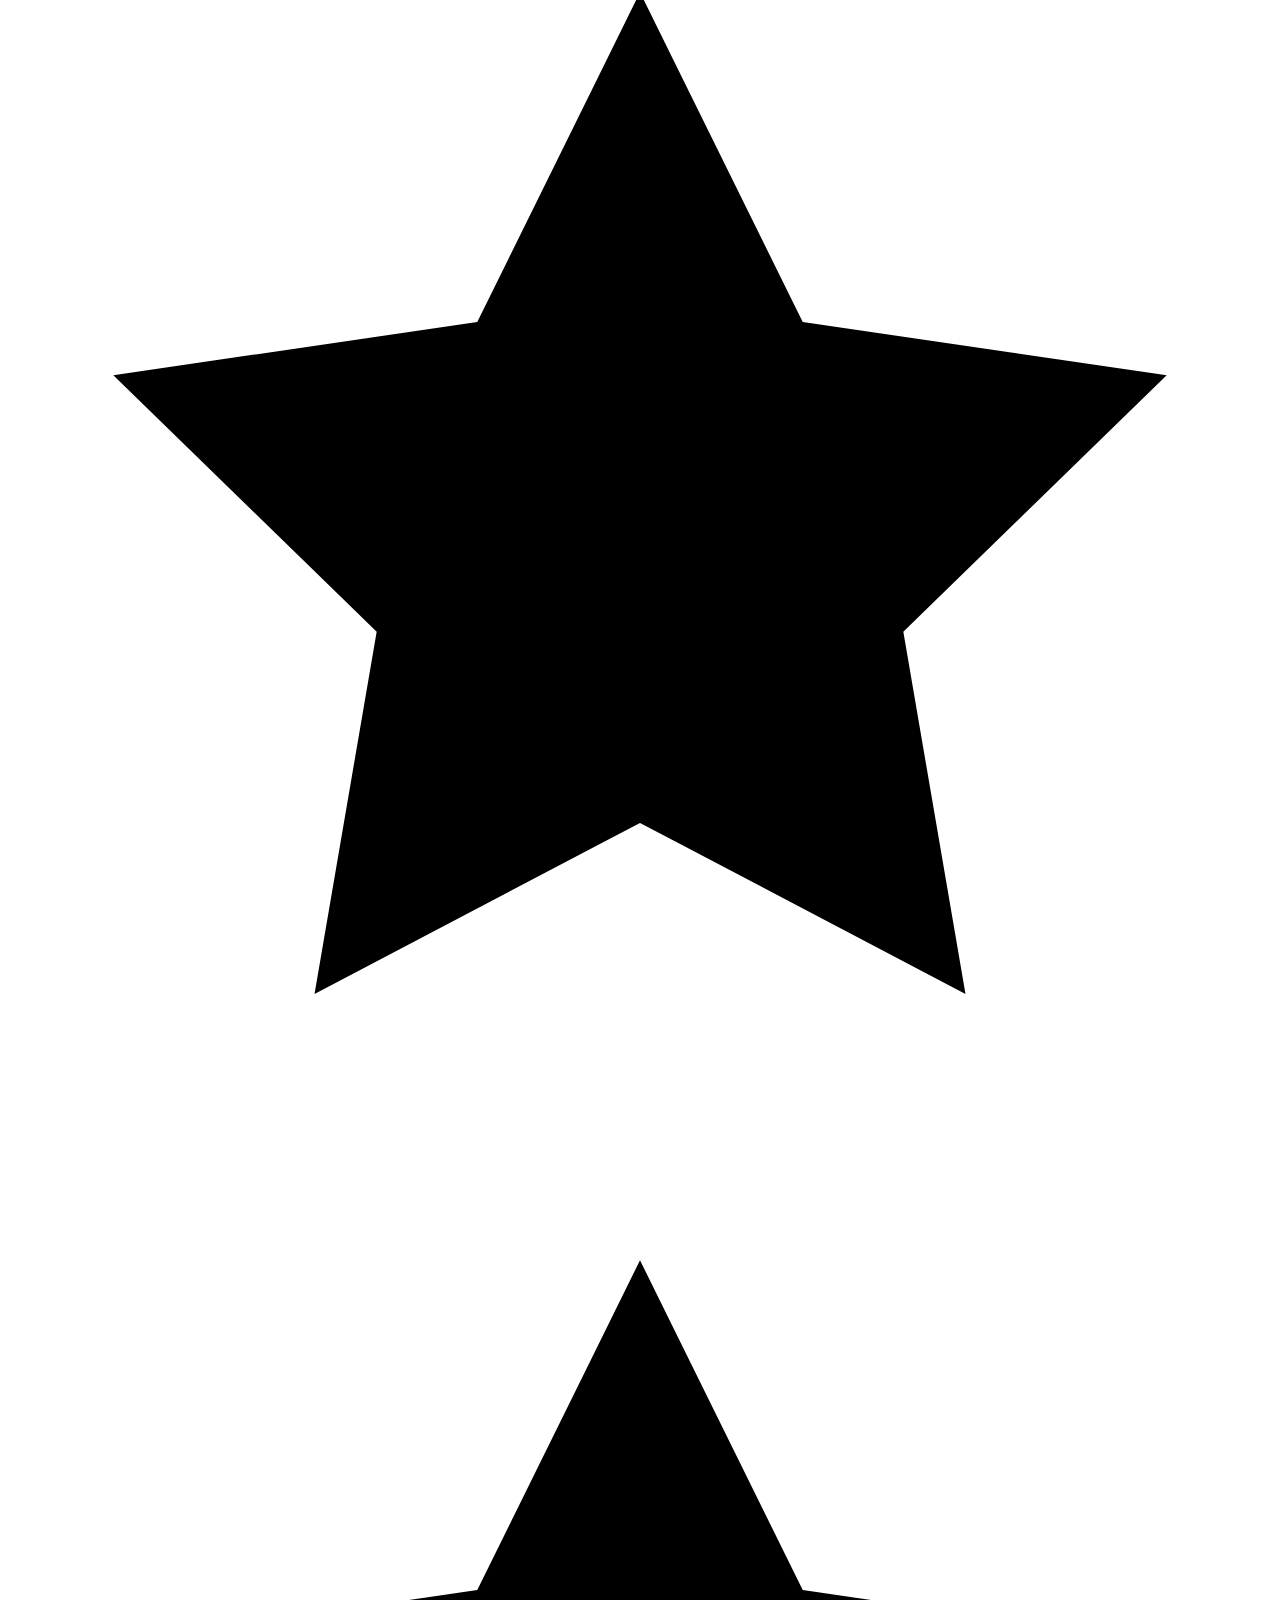
==== commit 95f64e2c: "lumina" ====
--- a/.vscode/index.html
+++ b/.vscode/index.html
@@ -18,7 +18,10 @@
   <!-- HEADER -->
   <header class="header">
     <div class="container nav">
-
+<nav>
+  <div class="logo">
+    <img src="logo_catolica.png" alt="De Aluno pra Aluno" height="50" />
+  </div>
       <div class="logo">
         <span class="logo-icon">☀</span>
         <div>
